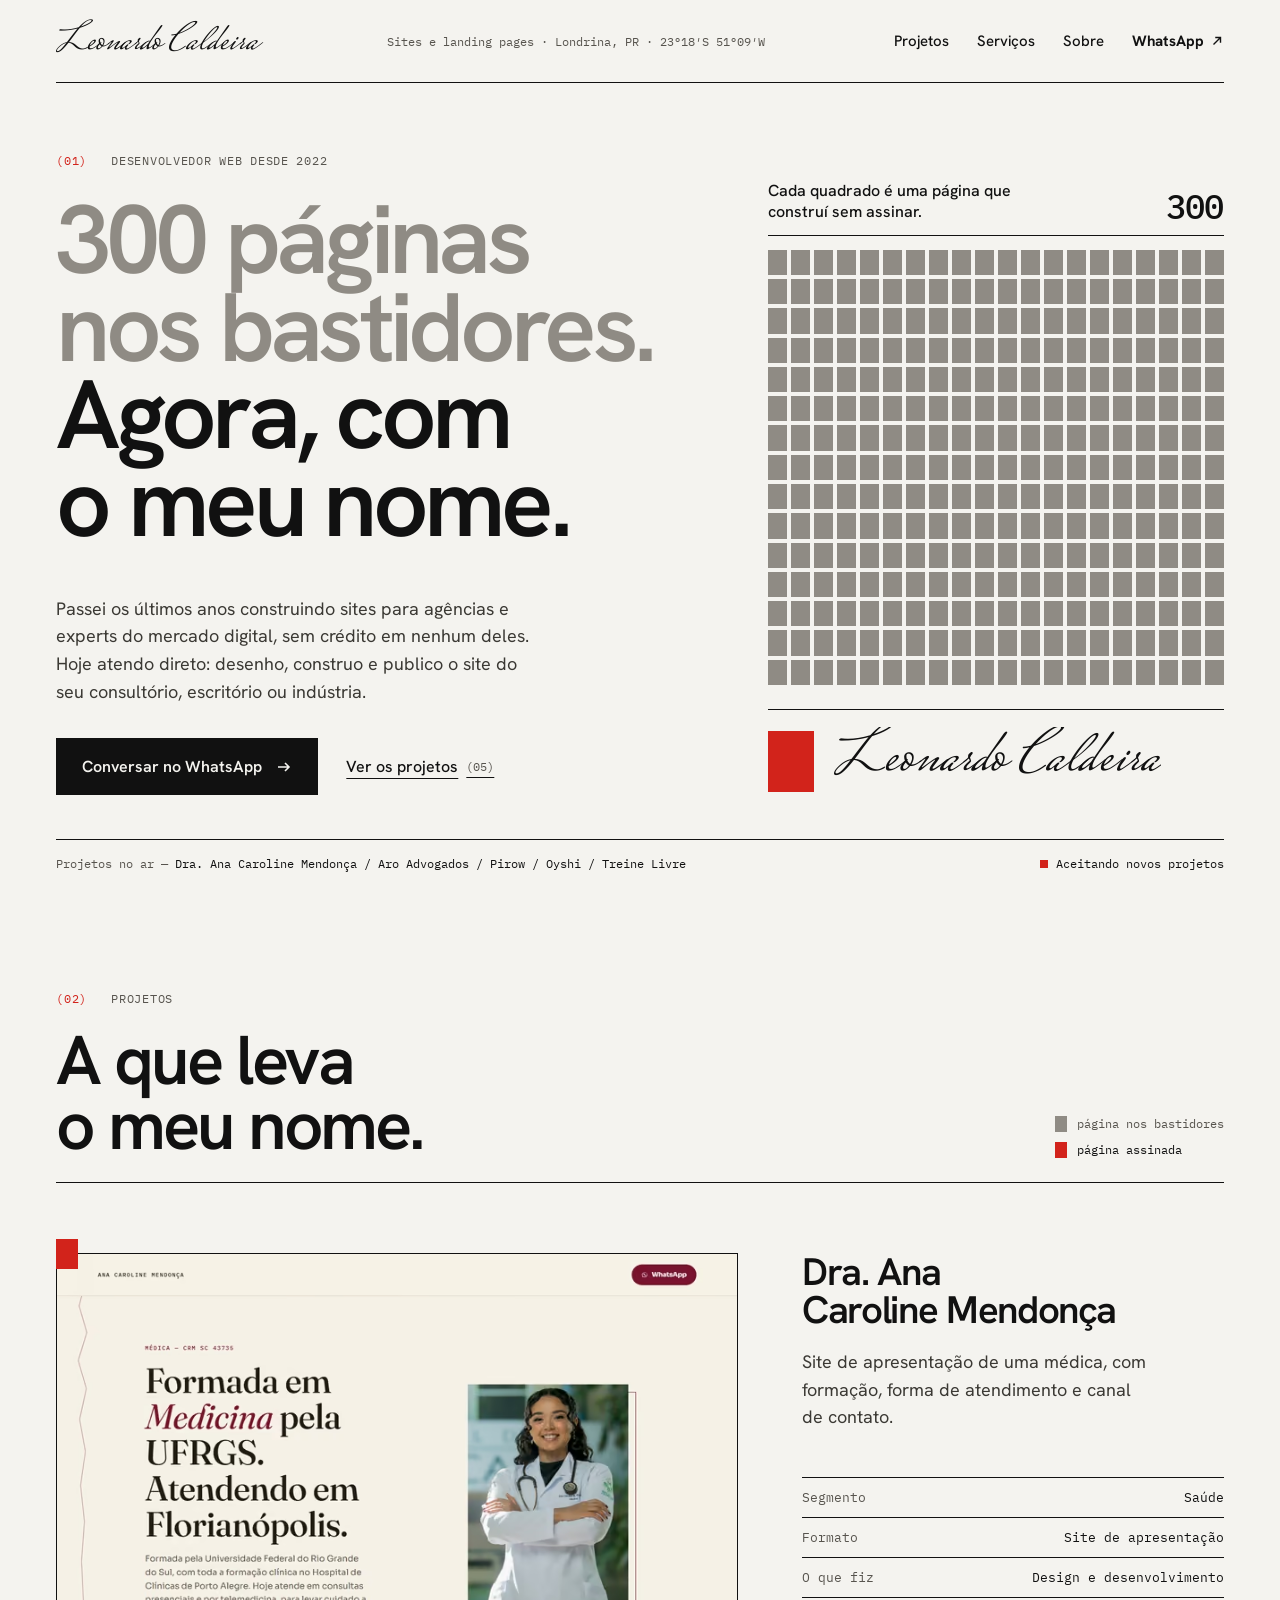
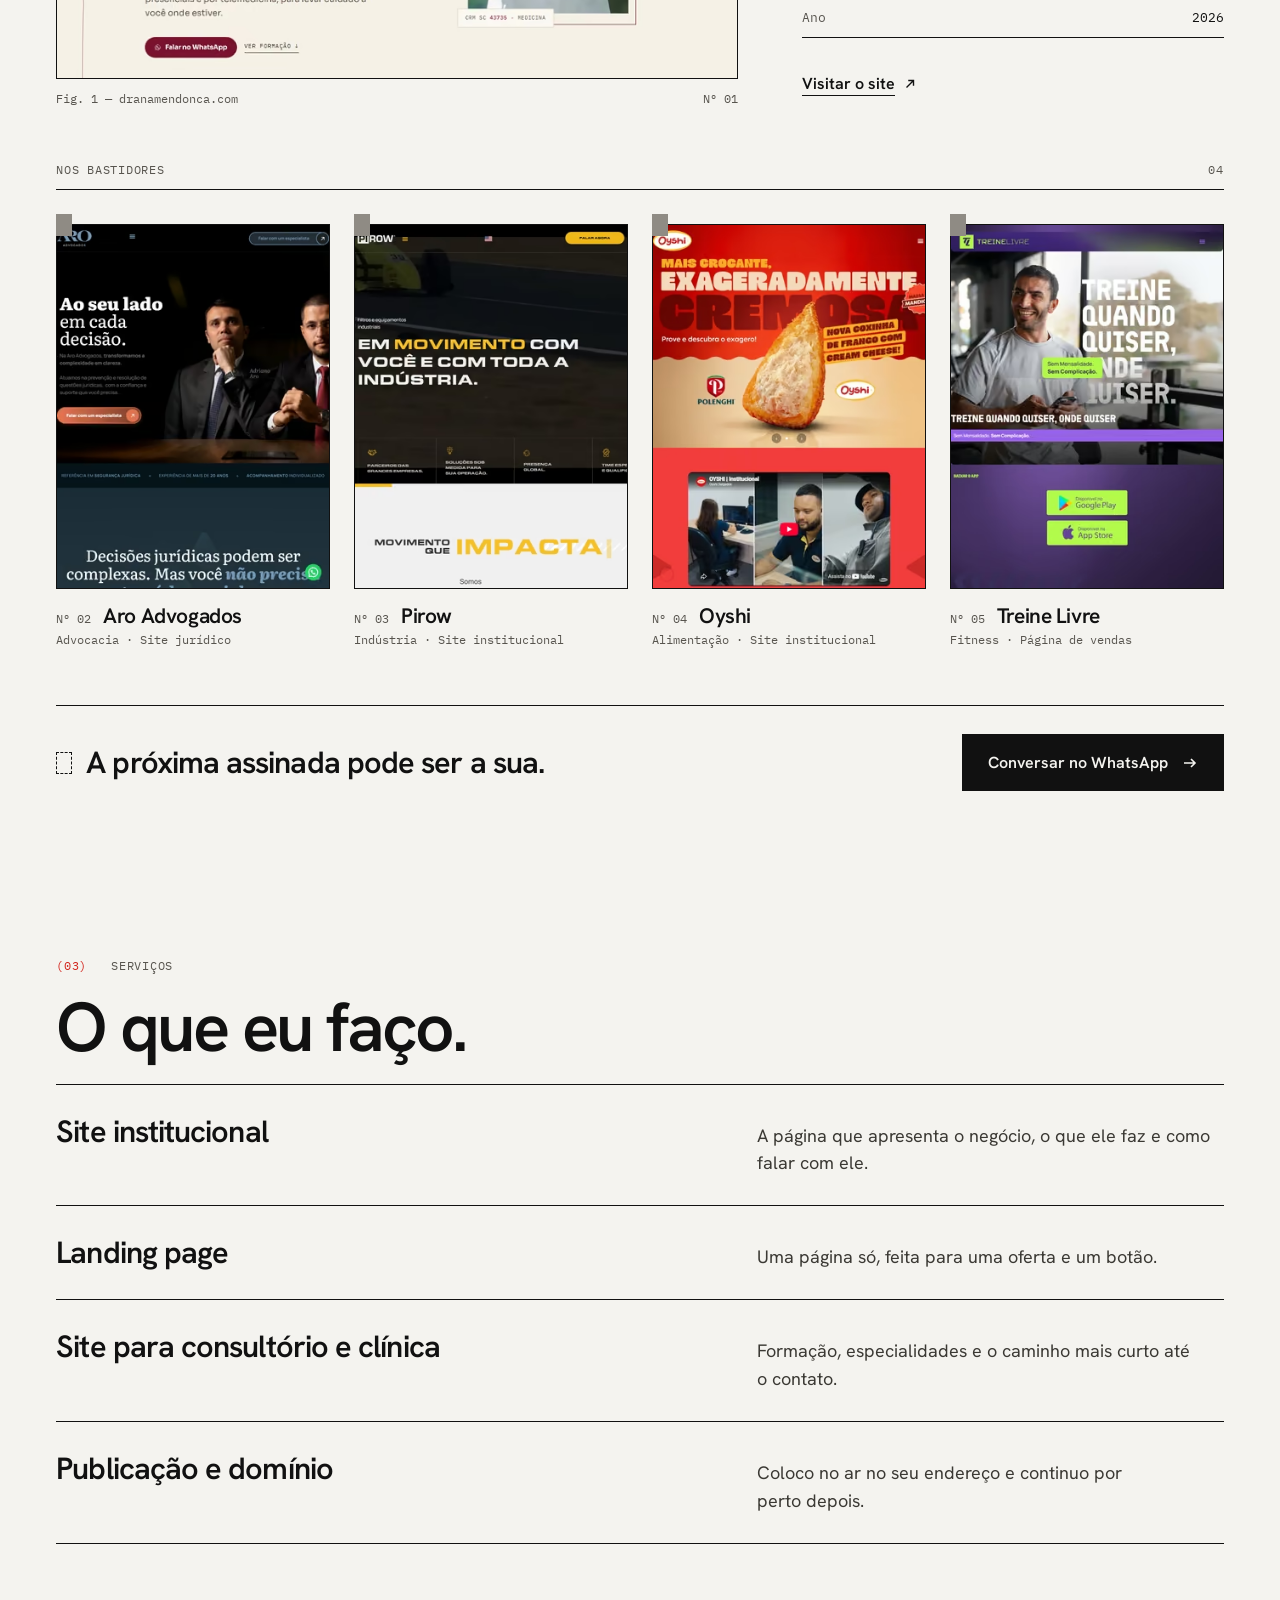
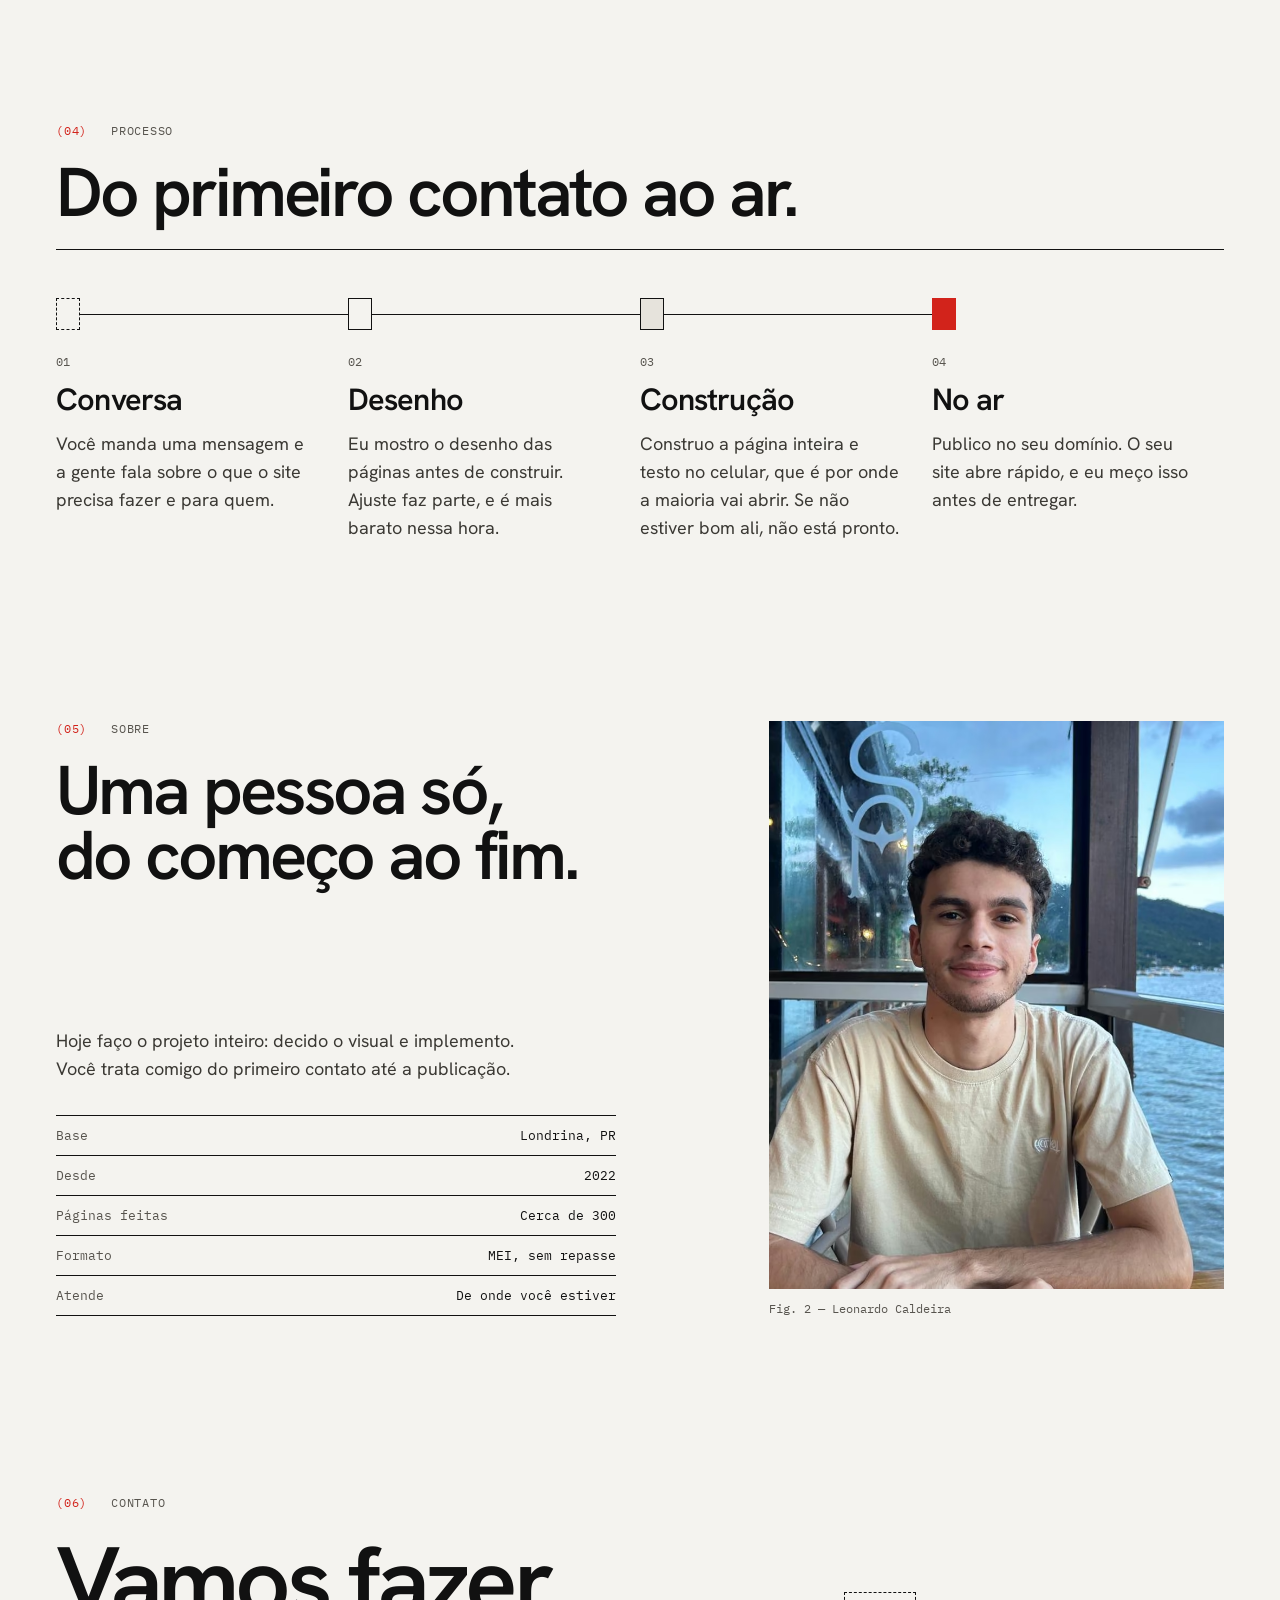
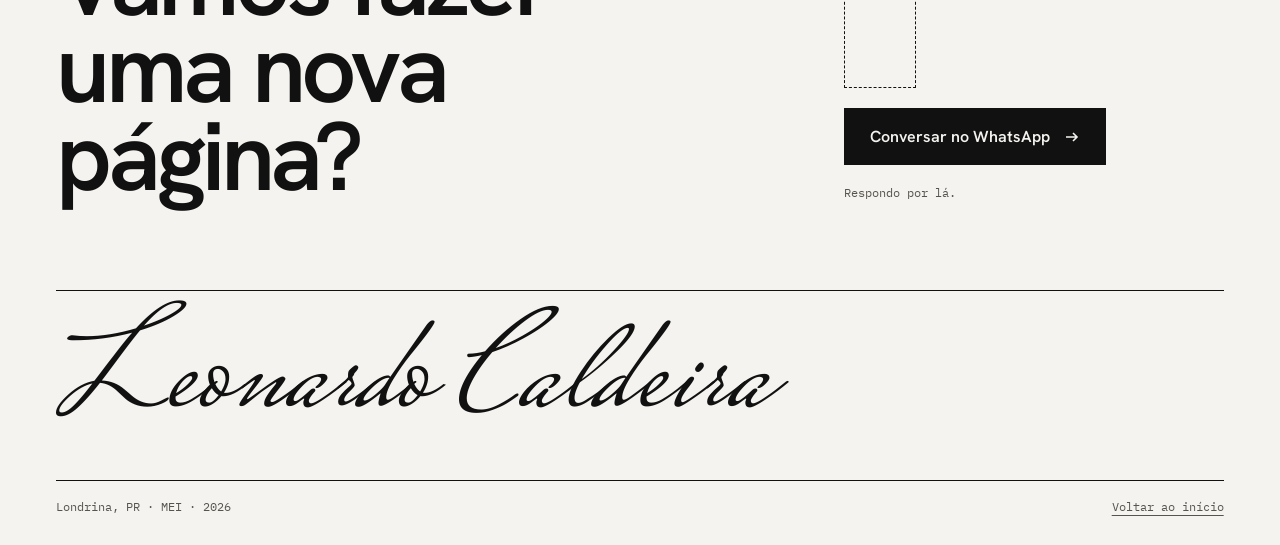
==== portfolio-2/index.html @ 8a632c56 "Publicar previa do portfolio novo em /portfolio-2/" ====
<!doctype html>
<html lang="pt-BR">
<head>
<meta charset="utf-8">
<meta name="viewport" content="width=device-width, initial-scale=1">
<title>Criação de sites em Londrina — Leonardo Caldeira</title>
<meta name="description" content="Faço sites para consultório, escritório, indústria e distribuidora. Do primeiro desenho até o dia em que o site entra no ar, com uma pessoa só do começo ao fim.">
<meta name="robots" content="noindex, nofollow">
<link rel="canonical" href="https://leonardocaldeira.com/inicio/portfolio-2/">

<meta property="og:type" content="website">
<meta property="og:locale" content="pt_BR">
<meta property="og:url" content="https://leonardocaldeira.com/inicio/portfolio-2/">
<meta property="og:site_name" content="Leonardo Caldeira">
<meta property="og:title" content="Criação de sites em Londrina — Leonardo Caldeira">
<meta property="og:description" content="Do primeiro desenho até o dia em que o site entra no ar, com uma pessoa só do começo ao fim.">
<meta property="og:image" content="https://leonardocaldeira.com/inicio/portfolio-2/assets/imagens/og-assinada.png">
<meta property="og:image:width" content="1200">
<meta property="og:image:height" content="630">
<meta name="twitter:card" content="summary_large_image">

<link rel="icon" href="favicon.ico" sizes="48x48">
<link rel="icon" href="assets/favicon.svg" type="image/svg+xml">
<link rel="apple-touch-icon" href="assets/apple-touch-icon.png">
<link rel="preload" href="assets/fontes/hanken-grotesk-variavel-latin.woff2" as="font" type="font/woff2" crossorigin>
<link rel="preload" href="assets/fontes/mrs-saint-delafield-latin.woff2" as="font" type="font/woff2" crossorigin>
<link rel="stylesheet" href="estilos.css">
<script>
  document.documentElement.classList.add('js', 'anima');
</script>
</head>
<body>

<a class="pular" href="#conteudo">Pular para o conteúdo</a>

<div class="container">
  <header class="topo">
    <a class="logo" href="./">Leonardo Caldeira</a>
    <span class="topo__meta">Sites e landing pages · Londrina, PR · 23°18′S 51°09′W</span>
    <button class="botao-menu" type="button" aria-expanded="false" aria-controls="navegacao">Menu</button>
    <nav class="navegacao" id="navegacao" aria-label="Seções do site">
      <ul class="menu">
        <li><a href="#projetos">Projetos</a></li>
        <li><a href="#servicos">Serviços</a></li>
        <li><a href="#sobre">Sobre</a></li>
        <li><a class="menu__whatsapp" href="https://wa.me/5543991846980?text=Ol%C3%A1%2C%20Leonardo%21%20Vi%20o%20seu%20site%20e%20queria%20falar%20sobre%20um%20projeto." target="_blank" rel="noopener">WhatsApp<svg width="14" height="14" viewBox="0 0 16 16" fill="none" stroke="currentColor" stroke-width="1.6" aria-hidden="true"><path d="M4 12L12 4M6 4h6v6"/></svg></a></li>
      </ul>
    </nav>
  </header>

  <main id="conteudo">
    <section class="hero" aria-labelledby="titulo-hero">
      <div class="hero__texto">
        <div class="hero__abertura">
          <p class="rotulo"><span class="rotulo__num">(01)</span><span>Desenvolvedor web desde 2022</span></p>
          <h1 class="titulo-hero" id="titulo-hero">
            <span class="titulo-hero__antes">300 páginas nos bastidores.</span>
            <span class="titulo-hero__agora">Agora, com o meu nome.</span>
          </h1>
        </div>
        <div class="hero__fecho">
          <p class="lead">Passei os últimos anos construindo sites para agências e experts do mercado digital, sem crédito em nenhum deles. Hoje atendo direto: desenho, construo e publico o site do seu consultório, escritório ou indústria.</p>
          <div class="acoes">
            <a class="botao" href="https://wa.me/5543991846980?text=Ol%C3%A1%2C%20Leonardo%21%20Vi%20o%20seu%20site%20e%20queria%20falar%20sobre%20um%20projeto." target="_blank" rel="noopener">Conversar no WhatsApp<svg width="16" height="16" viewBox="0 0 16 16" fill="none" stroke="currentColor" stroke-width="1.6" aria-hidden="true"><path d="M2 8h11M9 4l4 4-4 4"/></svg></a>
            <a class="link-sec" href="#projetos">Ver os projetos<span class="link-sec__qtd">(05)</span></a>
          </div>
        </div>
      </div>

      <figure class="paginas" id="paginas">
        <figcaption class="paginas__legenda">
          <span class="paginas__texto">Cada quadrado é uma página que construí sem assinar.<span class="sr-only"> São cerca de 300.</span></span>
          <span class="contador" id="contador" aria-hidden="true">300</span>
        </figcaption>
        <div class="grade" id="grade" aria-hidden="true"><span></span><span></span><span></span><span></span><span></span><span></span><span></span><span></span><span></span><span></span><span></span><span></span><span></span><span></span><span></span><span></span><span></span><span></span><span></span><span></span><span></span><span></span><span></span><span></span><span></span><span></span><span></span><span></span><span></span><span></span><span></span><span></span><span></span><span></span><span></span><span></span><span></span><span></span><span></span><span></span><span></span><span></span><span></span><span></span><span></span><span></span><span></span><span></span><span></span><span></span><span></span><span></span><span></span><span></span><span></span><span></span><span></span><span></span><span></span><span></span><span></span><span></span><span></span><span></span><span></span><span></span><span></span><span></span><span></span><span></span><span></span><span></span><span></span><span></span><span></span><span></span><span></span><span></span><span></span><span></span><span></span><span></span><span></span><span></span><span></span><span></span><span></span><span></span><span></span><span></span><span></span><span></span><span></span><span></span><span></span><span></span><span></span><span></span><span></span><span></span><span></span><span></span><span></span><span></span><span></span><span></span><span></span><span></span><span></span><span></span><span></span><span></span><span></span><span></span><span></span><span></span><span></span><span></span><span></span><span></span><span></span><span></span><span></span><span></span><span></span><span></span><span></span><span></span><span></span><span></span><span></span><span></span><span></span><span></span><span></span><span></span><span></span><span></span><span></span><span></span><span></span><span></span><span></span><span></span><span></span><span></span><span></span><span></span><span></span><span></span><span></span><span></span><span></span><span></span><span></span><span></span><span></span><span></span><span></span><span></span><span></span><span></span><span></span><span></span><span></span><span></span><span></span><span></span><span></span><span></span><span></span><span></span><span></span><span></span><span></span><span></span><span></span><span></span><span></span><span></span><span></span><span></span><span></span><span></span><span></span><span></span><span></span><span></span><span></span><span></span><span></span><span></span><span></span><span></span><span></span><span></span><span></span><span></span><span></span><span></span><span></span><span></span><span></span><span></span><span></span><span></span><span></span><span></span><span></span><span></span><span></span><span></span><span></span><span></span><span></span><span></span><span></span><span></span><span></span><span></span><span></span><span></span><span></span><span></span><span></span><span></span><span></span><span></span><span></span><span></span><span></span><span></span><span></span><span></span><span></span><span></span><span></span><span></span><span></span><span></span><span></span><span></span><span></span><span></span><span></span><span></span><span></span><span></span><span></span><span></span><span></span><span></span><span></span><span></span><span></span><span></span><span></span><span></span><span></span><span></span><span></span><span></span><span></span><span></span><span></span><span></span><span></span><span></span><span></span><span></span><span></span><span></span><span></span><span></span><span></span><span></span><span></span><span></span><span></span><span></span><span></span><span></span><span></span><span></span><span></span><span></span><span></span><span></span><span></span><span></span><span></span><span></span><span></span><span></span><span></span><span></span><span></span><span></span><span></span><span></span></div>
        <div class="assinada">
          <span class="assinada__bloco" aria-hidden="true"></span>
          <span class="assinada__nome">Leonardo Caldeira</span>
        </div>
      </figure>
    </section>

    <div class="hero-rodape">
      <span class="hero-rodape__projetos">Projetos no ar — <span class="hero-rodape__nomes">Dra. Ana Caroline Mendonça / Aro Advogados / Pirow / Oyshi / Treine Livre</span></span>
      <span class="hero-rodape__cidade">Londrina, PR</span>
      <span class="disponivel">Aceitando novos projetos</span>
    </div>

    <section class="projetos" id="projetos" aria-labelledby="titulo-projetos">
      <header class="secao-topo">
        <div class="secao-topo__abertura">
          <p class="rotulo"><span class="rotulo__num">(02)</span><span>Projetos</span></p>
          <h2 class="titulo-secao" id="titulo-projetos">A que leva<br>o meu nome.</h2>
        </div>
        <ul class="chave">
          <li class="chave__bastidor">página nos bastidores</li>
          <li class="chave__assinada">página assinada</li>
        </ul>
      </header>

      <article class="destaque">
        <figure class="destaque__figura">
          <div class="moldura">
            <div class="print print--largo">
              <picture>
                <source type="image/avif" srcset="assets/imagens/destaque-mendonca-760.avif 760w, assets/imagens/destaque-mendonca-1440.avif 1440w" sizes="(min-width: 1440px) 750px, (min-width: 1184px) 54vw, 92vw">
                <source type="image/webp" srcset="assets/imagens/destaque-mendonca-760.webp 760w, assets/imagens/destaque-mendonca-1440.webp 1440w" sizes="(min-width: 1440px) 750px, (min-width: 1184px) 54vw, 92vw">
                <img src="assets/imagens/destaque-mendonca-1440.webp" width="1440" height="900" loading="lazy" decoding="async"
                     alt="Página inicial do site da Dra. Ana Caroline Mendonça: o texto Formada em Medicina pela UFRGS, atendendo em Florianópolis, ao lado do retrato da médica.">
              </picture>
            </div>
          </div>
          <figcaption class="legenda-fig"><span>Fig. 1 — dranamendonca.com</span><span>Nº 01</span></figcaption>
        </figure>
        <div class="destaque__info">
          <div class="destaque__texto">
            <h3 class="destaque__nome">Dra. Ana Caroline Mendonça</h3>
            <p class="destaque__desc">Site de apresentação de uma médica, com formação, forma de atendimento e canal de contato.</p>
          </div>
          <div class="destaque__base">
            <dl class="ficha">
              <div><dt>Segmento</dt><dd>Saúde</dd></div>
              <div><dt>Formato</dt><dd>Site de apresentação</dd></div>
              <div><dt>O que fiz</dt><dd>Design e desenvolvimento</dd></div>
              <div><dt>Ano</dt><dd>2026</dd></div>
            </dl>
            <a class="link-externo" href="https://dranamendonca.com/" target="_blank" rel="noopener">Visitar o site<span class="sr-only"> da Dra. Ana Caroline Mendonça (abre em nova aba)</span><svg width="14" height="14" viewBox="0 0 16 16" fill="none" stroke="currentColor" stroke-width="1.6" aria-hidden="true"><path d="M4 12L12 4M6 4h6v6"/></svg></a>
          </div>
        </div>
      </article>

      <div class="outras">
        <div class="outras__topo"><span>Nos bastidores</span><span>04</span></div>
        <ul class="cards">
          <li>
            <a class="card" href="https://aroadvogados.com/" target="_blank" rel="noopener">
              <div class="moldura moldura--pagina moldura--bastidor">
                <div class="print print--pagina">
                  <picture>
                    <source type="image/avif" srcset="assets/imagens/aro-320.avif 320w, assets/imagens/aro-560.avif 560w, assets/imagens/aro-760.avif 760w" sizes="(min-width: 1440px) 310px, (min-width: 1001px) 22vw, (min-width: 761px) 45vw, 46vw">
                    <source type="image/webp" srcset="assets/imagens/aro-320.webp 320w, assets/imagens/aro-560.webp 560w, assets/imagens/aro-760.webp 760w" sizes="(min-width: 1440px) 310px, (min-width: 1001px) 22vw, (min-width: 761px) 45vw, 46vw">
                    <img src="assets/imagens/aro-560.webp" width="560" height="746" loading="lazy" decoding="async"
                         alt="Página inicial do site da Aro Advogados: o título Ao seu lado em cada decisão em fundo escuro, ao lado da foto de dois advogados.">
                  </picture>
                </div>
              </div>
              <div>
                <div class="card__linha"><span class="card__num">Nº 02</span><h3 class="card__nome">Aro Advogados</h3></div>
                <span class="card__tipo">Advocacia · Site jurídico</span>
              </div>
            </a>
          </li>
          <li>
            <a class="card" href="https://pirow.com.br/" target="_blank" rel="noopener">
              <div class="moldura moldura--pagina moldura--bastidor">
                <div class="print print--pagina">
                  <picture>
                    <source type="image/avif" srcset="assets/imagens/pirow-320.avif 320w, assets/imagens/pirow-560.avif 560w, assets/imagens/pirow-760.avif 760w" sizes="(min-width: 1440px) 310px, (min-width: 1001px) 22vw, (min-width: 761px) 45vw, 46vw">
                    <source type="image/webp" srcset="assets/imagens/pirow-320.webp 320w, assets/imagens/pirow-560.webp 560w, assets/imagens/pirow-760.webp 760w" sizes="(min-width: 1440px) 310px, (min-width: 1001px) 22vw, (min-width: 761px) 45vw, 46vw">
                    <img src="assets/imagens/pirow-560.webp" width="560" height="746" loading="lazy" decoding="async"
                         alt="Página inicial do site da Pirow: o título Em movimento com você e com toda a indústria sobre a foto de um equipamento industrial.">
                  </picture>
                </div>
              </div>
              <div>
                <div class="card__linha"><span class="card__num">Nº 03</span><h3 class="card__nome">Pirow</h3></div>
                <span class="card__tipo">Indústria · Site institucional</span>
              </div>
            </a>
          </li>
          <li>
            <a class="card" href="https://oyshi.com.br/" target="_blank" rel="noopener">
              <div class="moldura moldura--pagina moldura--bastidor">
                <div class="print print--pagina">
                  <picture>
                    <source type="image/avif" srcset="assets/imagens/oyshi-320.avif 320w, assets/imagens/oyshi-560.avif 560w, assets/imagens/oyshi-760.avif 760w" sizes="(min-width: 1440px) 310px, (min-width: 1001px) 22vw, (min-width: 761px) 45vw, 46vw">
                    <source type="image/webp" srcset="assets/imagens/oyshi-320.webp 320w, assets/imagens/oyshi-560.webp 560w, assets/imagens/oyshi-760.webp 760w" sizes="(min-width: 1440px) 310px, (min-width: 1001px) 22vw, (min-width: 761px) 45vw, 46vw">
                    <img src="assets/imagens/oyshi-560.webp" width="560" height="746" loading="lazy" decoding="async"
                         alt="Página inicial do site da Oyshi: o título Mais crocante, exageradamente cremosa em fundo vermelho, ao lado da foto de uma coxinha cortada ao meio.">
                  </picture>
                </div>
              </div>
              <div>
                <div class="card__linha"><span class="card__num">Nº 04</span><h3 class="card__nome">Oyshi</h3></div>
                <span class="card__tipo">Alimentação · Site institucional</span>
              </div>
            </a>
          </li>
          <li>
            <a class="card" href="https://orchid-sardine-318056.hostingersite.com/treine-livre/" target="_blank" rel="noopener">
              <div class="moldura moldura--pagina moldura--bastidor">
                <div class="print print--pagina">
                  <picture>
                    <source type="image/avif" srcset="assets/imagens/treinelivre-320.avif 320w, assets/imagens/treinelivre-560.avif 560w, assets/imagens/treinelivre-760.avif 760w" sizes="(min-width: 1440px) 310px, (min-width: 1001px) 22vw, (min-width: 761px) 45vw, 46vw">
                    <source type="image/webp" srcset="assets/imagens/treinelivre-320.webp 320w, assets/imagens/treinelivre-560.webp 560w, assets/imagens/treinelivre-760.webp 760w" sizes="(min-width: 1440px) 310px, (min-width: 1001px) 22vw, (min-width: 761px) 45vw, 46vw">
                    <img src="assets/imagens/treinelivre-560.webp" width="560" height="746" loading="lazy" decoding="async"
                         alt="Página inicial do Treine Livre: o título Treine quando quiser, onde quiser sobre a foto de um homem com o celular na academia.">
                  </picture>
                </div>
              </div>
              <div>
                <div class="card__linha"><span class="card__num">Nº 05</span><h3 class="card__nome">Treine Livre</h3></div>
                <span class="card__tipo">Fitness · Página de vendas</span>
              </div>
            </a>
          </li>
        </ul>
      </div>

      <div class="convite">
        <p class="convite__frase">A próxima assinada pode ser a sua.</p>
        <a class="botao" href="https://wa.me/5543991846980?text=Ol%C3%A1%2C%20Leonardo%21%20Vi%20o%20seu%20site%20e%20queria%20falar%20sobre%20um%20projeto." target="_blank" rel="noopener">Conversar no WhatsApp<svg width="16" height="16" viewBox="0 0 16 16" fill="none" stroke="currentColor" stroke-width="1.6" aria-hidden="true"><path d="M2 8h11M9 4l4 4-4 4"/></svg></a>
      </div>
    </section>

    <section class="secao servicos" id="servicos" aria-labelledby="titulo-servicos">
      <header class="secao-topo">
        <div class="secao-topo__abertura">
          <p class="rotulo"><span class="rotulo__num">(03)</span><span>Serviços</span></p>
          <h2 class="titulo-secao" id="titulo-servicos">O que eu faço.</h2>
        </div>
      </header>
      <ul class="lista-servicos">
        <li class="servico">
          <h3 class="servico__nome">Site institucional</h3>
          <p class="servico__desc">A página que apresenta o negócio, o que ele faz e como falar com ele.</p>
        </li>
        <li class="servico">
          <h3 class="servico__nome">Landing page</h3>
          <p class="servico__desc">Uma página só, feita para uma oferta e um botão.</p>
        </li>
        <li class="servico">
          <h3 class="servico__nome">Site para consultório e clínica</h3>
          <p class="servico__desc">Formação, especialidades e o caminho mais curto até o contato.</p>
        </li>
        <li class="servico">
          <h3 class="servico__nome">Publicação e domínio</h3>
          <p class="servico__desc">Coloco no ar no seu endereço e continuo por perto depois.</p>
        </li>
      </ul>
    </section>

    <section class="secao processo" id="processo" aria-labelledby="titulo-processo">
      <header class="secao-topo">
        <div class="secao-topo__abertura">
          <p class="rotulo"><span class="rotulo__num">(04)</span><span>Processo</span></p>
          <h2 class="titulo-secao" id="titulo-processo">Do primeiro contato ao ar.</h2>
        </div>
      </header>
      <ol class="etapas">
        <li class="etapa etapa--conversa">
          <span class="etapa__pagina" aria-hidden="true"></span>
          <span class="etapa__num">01</span>
          <h3 class="etapa__nome">Conversa</h3>
          <p class="etapa__texto">Você manda uma mensagem e a gente fala sobre o que o site precisa fazer e para quem.</p>
        </li>
        <li class="etapa etapa--desenho">
          <span class="etapa__pagina" aria-hidden="true"></span>
          <span class="etapa__num">02</span>
          <h3 class="etapa__nome">Desenho</h3>
          <p class="etapa__texto">Eu mostro o desenho das páginas antes de construir. Ajuste faz parte, e é mais barato nessa hora.</p>
        </li>
        <li class="etapa etapa--construcao">
          <span class="etapa__pagina" aria-hidden="true"></span>
          <span class="etapa__num">03</span>
          <h3 class="etapa__nome">Construção</h3>
          <p class="etapa__texto">Construo a página inteira e testo no celular, que é por onde a maioria vai abrir. Se não estiver bom ali, não está pronto.</p>
        </li>
        <li class="etapa etapa--no-ar">
          <span class="etapa__pagina" aria-hidden="true"></span>
          <span class="etapa__num">04</span>
          <h3 class="etapa__nome">No ar</h3>
          <p class="etapa__texto">Publico no seu domínio. O seu site abre rápido, e eu meço isso antes de entregar.</p>
        </li>
      </ol>
    </section>

    <section class="secao sobre" id="sobre" aria-labelledby="titulo-sobre">
      <div class="sobre__cabeca">
        <p class="rotulo"><span class="rotulo__num">(05)</span><span>Sobre</span></p>
        <h2 class="titulo-secao" id="titulo-sobre">Uma pessoa só, do começo ao fim.</h2>
      </div>
      <div class="sobre__texto">
        <p class="sobre__p">Hoje faço o projeto inteiro: decido o visual e implemento. Você trata comigo do primeiro contato até a publicação.</p>
        <dl class="ficha">
          <div><dt>Base</dt><dd>Londrina, PR</dd></div>
          <div><dt>Desde</dt><dd>2022</dd></div>
          <div><dt>Páginas feitas</dt><dd>Cerca de 300</dd></div>
          <div><dt>Formato</dt><dd>MEI, sem repasse</dd></div>
          <div><dt>Atende</dt><dd>De onde você estiver</dd></div>
        </dl>
      </div>
      <figure class="sobre__foto">
        <picture>
          <source type="image/avif" srcset="assets/imagens/leonardo-420.avif 420w, assets/imagens/leonardo-840.avif 840w" sizes="(min-width: 1440px) 460px, (min-width: 761px) 36vw, 92vw">
          <source type="image/webp" srcset="assets/imagens/leonardo-420.webp 420w, assets/imagens/leonardo-840.webp 840w" sizes="(min-width: 1440px) 460px, (min-width: 761px) 36vw, 92vw">
          <img src="assets/imagens/leonardo-840.webp" width="840" height="1050" loading="lazy" decoding="async"
               alt="Leonardo Caldeira sentado a uma mesa diante de uma janela, com o mar ao fundo no fim da tarde.">
        </picture>
        <figcaption class="legenda-fig"><span>Fig. 2 — Leonardo Caldeira</span></figcaption>
      </figure>
    </section>

    <section class="secao contato" id="contato" aria-labelledby="titulo-contato">
      <div class="contato__corpo">
        <div class="contato__abertura">
          <p class="rotulo"><span class="rotulo__num">(06)</span><span>Contato</span></p>
          <h2 class="titulo-contato" id="titulo-contato">Vamos fazer uma nova página?</h2>
        </div>
        <div class="contato__acao">
          <span class="contato__pagina" aria-hidden="true"></span>
          <a class="botao" href="https://wa.me/5543991846980?text=Ol%C3%A1%2C%20Leonardo%21%20Vi%20o%20seu%20site%20e%20queria%20falar%20sobre%20um%20projeto." target="_blank" rel="noopener">Conversar no WhatsApp<svg width="16" height="16" viewBox="0 0 16 16" fill="none" stroke="currentColor" stroke-width="1.6" aria-hidden="true"><path d="M2 8h11M9 4l4 4-4 4"/></svg></a>
          <span class="contato__nota">Respondo por lá.</span>
        </div>
      </div>
      <p class="fecho" aria-hidden="true">Leonardo Caldeira</p>
    </section>
  </main>

  <footer class="rodape">
    <span>Londrina, PR · MEI · 2026</span>
    <a href="#conteudo">Voltar ao início</a>
  </footer>
</div>

<script>
(function () {
  var raiz = document.documentElement;

  var botaoMenu = document.querySelector('.botao-menu');
  var navegacao = document.getElementById('navegacao');

  function fecharMenu() {
    navegacao.classList.remove('aberta');
    botaoMenu.setAttribute('aria-expanded', 'false');
  }
  botaoMenu.addEventListener('click', function () {
    var aberta = navegacao.classList.toggle('aberta');
    botaoMenu.setAttribute('aria-expanded', aberta ? 'true' : 'false');
  });
  navegacao.addEventListener('click', function (e) {
    if (e.target.closest('a')) fecharMenu();
  });
  document.addEventListener('keydown', function (e) {
    if (e.key === 'Escape' && navegacao.classList.contains('aberta')) {
      fecharMenu();
      botaoMenu.focus();
    }
  });

  if (!raiz.classList.contains('anima')) return;

  var TOTAL = 300;
  var DURACAO = 1950;

  var figura = document.getElementById('paginas');
  var contador = document.getElementById('contador');
  var quadros = document.getElementById('grade').children;
  for (var i = 0; i < quadros.length; i++) quadros[i].style.setProperty('--i', i);
  contador.textContent = '000';

  function contar() {
    var inicio = null;
    function passo(t) {
      if (inicio === null) inicio = t;
      var k = Math.min(1, (t - inicio) / DURACAO);
      contador.textContent = String(Math.round(TOTAL * k)).padStart(3, '0');
      if (k < 1) requestAnimationFrame(passo);
    }
    requestAnimationFrame(passo);
  }

  function tocar() {
    figura.classList.add('tocando');
    contar();
  }

  if (!('IntersectionObserver' in window)) { tocar(); return; }

  var observador = new IntersectionObserver(function (entradas) {
    entradas.forEach(function (e) {
      if (e.isIntersecting) {
        tocar();
        observador.disconnect();
      }
    });
  }, { threshold: 0.35 });
  observador.observe(figura);
})();
</script>
</body>
</html>
---- portfolio-2/estilos.css ----
@font-face {
  font-family: 'Hanken Grotesk'; font-style: normal; font-weight: 100 900; font-display: swap;
  src: url(assets/fontes/hanken-grotesk-variavel-latin.woff2) format('woff2');
}
@font-face {
  font-family: 'IBM Plex Mono'; font-style: normal; font-weight: 400; font-display: swap;
  src: url(assets/fontes/ibm-plex-mono-400-latin.woff2) format('woff2');
}
@font-face {
  font-family: 'IBM Plex Mono'; font-style: normal; font-weight: 500; font-display: swap;
  src: url(assets/fontes/ibm-plex-mono-500-latin.woff2) format('woff2');
}
@font-face {
  font-family: 'Mrs Saint Delafield'; font-style: normal; font-weight: 400; font-display: swap;
  src: url(assets/fontes/mrs-saint-delafield-latin.woff2) format('woff2');
}

:root {
  --papel: #F4F3EF;
  --tinta: #111111;
  --texto-sec: #57544E;
  --texto-corpo: #3B3934;
  --bastidor: #8F8B84;
  --vazio: #DCD8D0;
  --placeholder: #E6E3DC;
  --assinada: #D2231B;

  --f-sans: 'Hanken Grotesk', 'Helvetica Neue', Helvetica, Arial, sans-serif;
  --f-mono: 'IBM Plex Mono', ui-monospace, 'SFMono-Regular', Menlo, monospace;
  --f-assinatura: 'Mrs Saint Delafield', 'Brush Script MT', cursive;

  --margem: clamp(20px, 4.4vw, 64px);
  --max: 1440px;
}

*, *::before, *::after { box-sizing: border-box; }
html { -webkit-text-size-adjust: 100%; }
body {
  margin: 0;
  background: var(--papel);
  color: var(--tinta);
  font-family: var(--f-sans);
  -webkit-font-smoothing: antialiased;
}
a { color: inherit; }
a:hover { color: var(--assinada); }
:focus-visible { outline: 2px solid var(--assinada); outline-offset: 3px; }
img { display: block; max-width: 100%; height: auto; }
h1, h2, h3 { text-wrap: balance; }
p { text-wrap: pretty; }
.sr-only {
  position: absolute; width: 1px; height: 1px; padding: 0; margin: -1px;
  overflow: hidden; clip: rect(0 0 0 0); white-space: nowrap; border: 0;
}

.pular {
  position: absolute; top: 8px; left: var(--margem); z-index: 10;
  padding: 12px 16px; background: var(--tinta); color: var(--papel);
  font-weight: 500; font-size: 15px; text-decoration: none;
  transform: translateY(-200%);
}
.pular:focus { transform: none; }
.pular:hover { color: var(--papel); }

.container { max-width: var(--max); margin: 0 auto; padding-inline: var(--margem); }

/* ---------- Topo ---------- */
.topo {
  display: flex; flex-wrap: wrap; align-items: center; justify-content: space-between;
  gap: 12px 32px; padding-block: 18px; border-bottom: 1px solid var(--tinta);
}
.logo {
  font-family: var(--f-assinatura); font-size: 40px; line-height: 1;
  text-decoration: none; padding-top: 6px;
}
.topo__meta { font: 12px var(--f-mono); color: var(--texto-sec); }
.menu {
  display: flex; flex-wrap: wrap; align-items: center; gap: 28px;
  list-style: none; margin: 0; padding: 0; font-size: 15px; font-weight: 500;
}
.menu a { display: inline-flex; align-items: center; min-height: 44px; text-decoration: none; }
.menu__whatsapp { font-weight: 700; gap: 6px; }
.botao-menu {
  display: none; min-height: 44px; padding: 0 16px; background: transparent;
  border: 1px solid var(--tinta); color: var(--tinta); font: 13px var(--f-mono); cursor: pointer;
}

/* ---------- Hero ---------- */
.hero {
  display: flex; flex-wrap: wrap; align-items: stretch;
  gap: 56px clamp(40px, 6vw, 104px);
  padding-block: clamp(40px, 5.5vw, 72px) 44px;
}
.hero__texto {
  flex: 1 1 600px; min-width: 0;
  display: flex; flex-direction: column; justify-content: space-between; gap: 48px;
}
.hero__abertura { display: flex; flex-direction: column; gap: 28px; }
.rotulo {
  display: flex; flex-wrap: wrap; gap: 8px 24px; margin: 0;
  font: 12px var(--f-mono); letter-spacing: 0.06em; text-transform: uppercase; color: var(--texto-sec);
}
.rotulo__num { color: var(--assinada); }
.titulo-hero {
  margin: 0; font-weight: 600; font-size: clamp(44px, 7.6vw, 120px);
  line-height: 0.9; letter-spacing: -0.048em;
}
.titulo-hero__antes { display: block; color: var(--bastidor); }
.titulo-hero__agora { display: block; }
.hero__fecho { display: flex; flex-direction: column; gap: 32px; }
.lead {
  margin: 0; max-width: 490px; font-size: 18px; line-height: 1.55; color: var(--texto-corpo);
}
.acoes { display: flex; flex-wrap: wrap; align-items: center; gap: 16px 28px; }
.botao {
  display: inline-flex; align-items: center; gap: 14px;
  background: var(--tinta); color: var(--papel); text-decoration: none;
  font-weight: 600; font-size: 16px; padding: 18px 26px;
  transition: background-color 0.2s ease;
}
.botao:hover { background: var(--assinada); color: var(--papel); }
.link-sec {
  display: inline-flex; align-items: center; gap: 8px; min-height: 44px;
  font-size: 16px; font-weight: 500; text-underline-offset: 6px;
}
.link-sec__qtd { font: 12px var(--f-mono); color: var(--texto-sec); }

/* Grade das 300 páginas */
.paginas {
  flex: 1 1 420px; max-width: 500px; min-width: 0; margin: 0;
  display: flex; flex-direction: column; justify-content: flex-end; gap: 14px;
}
.paginas__legenda {
  display: flex; justify-content: space-between; align-items: flex-end; gap: 20px;
  padding-bottom: 12px; border-bottom: 1px solid var(--tinta);
}
.paginas__texto { max-width: 300px; font-size: 16px; line-height: 1.35; font-weight: 500; }
.contador {
  font: 500 34px/1 var(--f-mono); letter-spacing: -0.02em; font-variant-numeric: tabular-nums;
}
.grade { display: grid; grid-template-columns: repeat(20, minmax(0, 1fr)); gap: 4px; }
.grade span { aspect-ratio: 3 / 4; border: 1px solid var(--bastidor); background: var(--bastidor); }
.assinada {
  display: flex; align-items: center; gap: 20px;
  margin-top: 10px; padding-top: 18px; border-top: 1px solid var(--tinta);
}
.assinada__bloco { flex-shrink: 0; width: 46px; aspect-ratio: 3 / 4; background: var(--assinada); }
.assinada__nome { font-family: var(--f-assinatura); font-size: clamp(48px, 5vw, 68px); line-height: 1.05; }

/* Estado inicial da sequência, só quando o movimento é permitido */
.anima .grade span { background: transparent; border-color: var(--vazio); }
.anima .assinada__bloco { opacity: 0; transform: scale(0.6); }
.anima .assinada__nome { clip-path: inset(0 100% 0 0); }

.anima .tocando .grade span {
  animation: preencher 0.18s ease-out both;
  animation-delay: calc(var(--i) * 6.5ms);
}
.anima .tocando .assinada__bloco { animation: aparecer 0.45s cubic-bezier(0.2, 0.9, 0.3, 1.3) 2.4s both; }
.anima .tocando .assinada__nome { animation: assinar 1.5s cubic-bezier(0.65, 0, 0.35, 1) 2.6s both; }

@keyframes preencher {
  from { background: transparent; border-color: var(--vazio); }
  to { background: var(--bastidor); border-color: var(--bastidor); }
}
@keyframes aparecer {
  from { opacity: 0; transform: scale(0.6); }
  to { opacity: 1; transform: none; }
}
@keyframes assinar {
  from { clip-path: inset(0 100% 0 0); }
  to { clip-path: inset(0 0 0 0); }
}

.hero-rodape {
  display: flex; flex-wrap: wrap; justify-content: space-between; gap: 12px 40px;
  padding-block: 14px 28px; border-top: 1px solid var(--tinta);
  font: 12px/1.6 var(--f-mono); color: var(--texto-sec);
}
.hero-rodape__nomes { color: var(--tinta); }
.hero-rodape__cidade { display: none; }
.disponivel { display: inline-flex; align-items: center; gap: 8px; color: var(--tinta); }
.disponivel::before { content: ""; width: 8px; height: 8px; background: var(--assinada); }

/* ---------- Projetos ---------- */
.projetos {
  display: flex; flex-direction: column; gap: 56px;
  padding-block: clamp(56px, 7vw, 104px) clamp(56px, 6vw, 88px);
}
.secao-topo {
  display: flex; flex-wrap: wrap; align-items: flex-end; justify-content: space-between;
  gap: 28px 48px; padding-bottom: 24px; border-bottom: 1px solid var(--tinta);
}
.secao-topo__abertura { display: flex; flex-direction: column; gap: 22px; }
.titulo-secao {
  margin: 0; font-weight: 600; font-size: clamp(40px, 5.4vw, 80px);
  line-height: 0.94; letter-spacing: -0.045em;
}
.chave {
  display: flex; flex-direction: column; gap: 10px; margin: 0; padding: 0; list-style: none;
  font: 12px var(--f-mono); color: var(--texto-sec);
}
.chave li { display: inline-flex; align-items: center; gap: 10px; }
.chave li::before { content: ""; width: 12px; height: 16px; flex-shrink: 0; }
.chave__bastidor::before { background: var(--bastidor); }
.chave__assinada { color: var(--tinta); }
.chave__assinada::before { background: var(--assinada); }

.destaque { display: flex; flex-wrap: wrap; align-items: stretch; gap: 40px clamp(40px, 5vw, 80px); }
.destaque__figura { flex: 1 1 640px; min-width: 0; margin: 0; display: flex; flex-direction: column; gap: 12px; }
.moldura { position: relative; padding-top: 14px; }
.moldura::before { content: ""; position: absolute; top: 0; left: 0; width: 22px; height: 30px; background: var(--assinada); }
.moldura--pagina { padding-top: 10px; }
.moldura--pagina::before { width: 16px; height: 22px; }
.moldura--bastidor::before { background: var(--bastidor); }
.print {
  border: 1px solid var(--tinta); background: var(--placeholder); overflow: hidden;
  display: flex; align-items: center; justify-content: center; padding: 24px; text-align: center;
  font: 12px var(--f-mono); color: var(--texto-sec);
}
.print:has(img) { padding: 0; }
.print picture { display: block; width: 100%; height: 100%; }
.print img { width: 100%; height: 100%; object-fit: cover; object-position: top; }
.print--largo { aspect-ratio: 16 / 10; }
.print--pagina { aspect-ratio: 3 / 4; }
.legenda-fig { display: flex; justify-content: space-between; gap: 16px; font: 12px var(--f-mono); color: var(--texto-sec); }

.destaque__info {
  flex: 1 1 380px; min-width: 0; padding-top: 14px;
  display: flex; flex-direction: column; justify-content: space-between; gap: 32px;
}
.destaque__texto { display: flex; flex-direction: column; gap: 18px; }
.destaque__nome { margin: 0; font-weight: 600; font-size: clamp(30px, 3vw, 44px); line-height: 1; letter-spacing: -0.035em; }
.destaque__desc { margin: 0; max-width: 440px; font-size: 18px; line-height: 1.55; color: var(--texto-corpo); }
.destaque__base { display: flex; flex-direction: column; gap: 24px; }
.ficha { margin: 0; font: 13px var(--f-mono); }
.ficha div { display: flex; justify-content: space-between; gap: 16px; padding: 11px 0; border-top: 1px solid var(--tinta); }
.ficha div:last-child { border-bottom: 1px solid var(--tinta); }
.ficha dt { color: var(--texto-sec); }
.ficha dd { margin: 0; text-align: right; }
.link-externo {
  align-self: flex-start; display: inline-flex; align-items: center; gap: 8px; min-height: 44px;
  font-weight: 600; font-size: 16px; text-underline-offset: 6px;
}

.outras { display: flex; flex-direction: column; gap: 24px; }
.outras__topo {
  display: flex; justify-content: space-between; gap: 16px; padding-bottom: 12px; border-bottom: 1px solid var(--tinta);
  font: 12px var(--f-mono); letter-spacing: 0.06em; text-transform: uppercase; color: var(--texto-sec);
}
.cards { display: grid; grid-template-columns: repeat(4, minmax(0, 1fr)); gap: 40px 24px; margin: 0; padding: 0; list-style: none; }
.card { display: flex; flex-direction: column; gap: 14px; text-decoration: none; }
.card__linha { display: flex; align-items: baseline; gap: 12px; }
.card__num { flex-shrink: 0; font: 12px var(--f-mono); color: var(--texto-sec); }
.card__nome { margin: 0; font-weight: 600; font-size: 21px; line-height: 1.2; letter-spacing: -0.02em; }
.card__tipo { font: 12px var(--f-mono); color: var(--texto-sec); }
.card:hover .card__nome { color: var(--assinada); }

.convite {
  display: flex; flex-wrap: wrap; align-items: center; justify-content: space-between;
  gap: 20px 40px; padding-top: 28px; border-top: 1px solid var(--tinta);
}
.convite__frase {
  display: inline-flex; align-items: center; gap: 14px; margin: 0;
  font-weight: 600; font-size: clamp(24px, 2.4vw, 34px); line-height: 1.2; letter-spacing: -0.03em;
}
.convite__frase::before { content: ""; width: 16px; height: 22px; flex-shrink: 0; border: 1.5px dashed var(--tinta); }

/* ---------- Seções seguintes ---------- */
.secao {
  display: flex; flex-direction: column; gap: 48px;
  padding-block: clamp(56px, 7vw, 104px);
}

/* Serviços: tabela de linhas, sem numeração */
.servicos { gap: 0; }
.lista-servicos { margin: 0; padding: 0; list-style: none; }
.servico {
  display: grid; grid-template-columns: minmax(0, 7fr) minmax(0, 5fr); align-items: baseline;
  gap: 12px 48px; padding-block: 28px; border-bottom: 1px solid var(--tinta);
}
.servico__nome { margin: 0; font-weight: 600; font-size: clamp(24px, 2.4vw, 34px); line-height: 1.2; letter-spacing: -0.03em; }
.servico__desc { margin: 0; max-width: 490px; font-size: 18px; line-height: 1.55; color: var(--texto-corpo); }

/* Processo: a mesma página, do tracejado ao assinado */
.etapas { display: grid; grid-template-columns: repeat(4, minmax(0, 1fr)); margin: 0; padding: 0; list-style: none; }
.etapa { position: relative; display: flex; flex-direction: column; gap: 12px; padding: 56px 32px 0 0; }
.etapa::before { content: ""; position: absolute; top: 16px; left: 0; right: 0; border-top: 1px solid var(--tinta); }
.etapa:last-child::before { display: none; }
.etapa__pagina {
  position: absolute; top: 0; left: 0; width: 24px; height: 32px;
  background: var(--papel); border: 1px solid var(--tinta);
}
.etapa--conversa .etapa__pagina { border: 1.5px dashed var(--tinta); }
.etapa--construcao .etapa__pagina { background: var(--placeholder); }
.etapa--no-ar .etapa__pagina { background: var(--assinada); border-color: var(--assinada); }
.etapa__num { font: 12px var(--f-mono); color: var(--texto-sec); }
.etapa__nome { margin: 0; font-weight: 600; font-size: clamp(24px, 2.4vw, 34px); line-height: 1.2; letter-spacing: -0.03em; }
.etapa__texto { margin: 0; max-width: 300px; font-size: 18px; line-height: 1.55; color: var(--texto-corpo); }

/* Sobre */
.sobre {
  display: grid; grid-template-columns: minmax(0, 7fr) minmax(0, 5fr);
  grid-template-areas: "cabeca foto" "texto foto"; grid-template-rows: auto 1fr;
  gap: 32px clamp(40px, 6vw, 104px);
}
.sobre__cabeca { grid-area: cabeca; display: flex; flex-direction: column; gap: 22px; }
.sobre__texto { grid-area: texto; align-self: end; display: flex; flex-direction: column; gap: 32px; }
.sobre__p { margin: 0; max-width: 490px; font-size: 18px; line-height: 1.55; color: var(--texto-corpo); }
.sobre__texto .ficha { max-width: 560px; }
.sobre__foto { grid-area: foto; justify-self: end; width: 100%; max-width: 460px; margin: 0; display: flex; flex-direction: column; gap: 12px; }
.sobre__foto img { width: 100%; aspect-ratio: 4 / 5; object-fit: cover; }

/* Contato e fecho */
.contato { gap: clamp(56px, 7vw, 104px); padding-bottom: clamp(16px, 2vw, 24px); }
.contato__corpo {
  display: flex; flex-wrap: wrap; align-items: flex-end; justify-content: space-between;
  gap: 40px clamp(40px, 6vw, 104px);
}
.contato__abertura { flex: 1 1 600px; min-width: 0; display: flex; flex-direction: column; gap: 28px; }
.titulo-contato {
  margin: 0; max-width: 11ch; font-weight: 600; font-size: clamp(44px, 7.6vw, 120px);
  line-height: 0.9; letter-spacing: -0.048em;
}
.contato__acao { flex: 0 1 380px; display: flex; flex-direction: column; align-items: flex-start; gap: 20px; }
.contato__pagina {
  width: 72px; aspect-ratio: 3 / 4; border: 1.5px dashed var(--tinta);
  transition: background-color 0.2s ease, border-color 0.2s ease;
}
.contato__acao:has(.botao:hover, .botao:focus-visible) .contato__pagina {
  background: var(--assinada); border-color: var(--assinada); border-style: solid;
}
.contato__nota { font: 12px var(--f-mono); color: var(--texto-sec); }
.fecho {
  margin: 0; padding-top: 24px; border-top: 1px solid var(--tinta);
  font-family: var(--f-assinatura); font-size: clamp(52px, 11vw, 168px); line-height: 1;
}

.rodape {
  display: flex; flex-wrap: wrap; align-items: center; justify-content: space-between; gap: 0 40px;
  padding-block: 4px 16px; border-top: 1px solid var(--tinta);
  font: 12px/1.6 var(--f-mono); color: var(--texto-sec);
}
.rodape a { display: inline-flex; align-items: center; min-height: 44px; text-underline-offset: 4px; }

/* ---------- Telas médias ---------- */
@media (max-width: 1000px) {
  .cards { grid-template-columns: repeat(2, minmax(0, 1fr)); }
  .etapas { grid-template-columns: minmax(0, 1fr); }
  .etapa { padding: 0 0 40px 56px; }
  .etapa::before { top: 0; bottom: 0; left: 12px; right: auto; border-top: 0; border-left: 1px solid var(--tinta); }
  .etapa:last-child { padding-bottom: 0; }
  .etapa__texto { max-width: 490px; }
}

/* ---------- Celular ---------- */
@media (max-width: 760px) {
  .topo__meta { display: none; }
  .logo { font-size: 36px; }
  .js .botao-menu { display: inline-flex; align-items: center; }
  .navegacao { width: 100%; }
  .js .navegacao { display: none; }
  .js .navegacao.aberta { display: block; }
  .menu { flex-direction: column; align-items: stretch; gap: 0; }
  .menu a { display: flex; min-height: 48px; border-top: 1px solid var(--tinta); }
  .hero { gap: 36px; }
  .rotulo { font-size: 11px; }
  .lead { font-size: 17px; }
  .botao { width: 100%; justify-content: space-between; padding: 19px 20px; }
  .paginas { max-width: none; }
  .paginas__texto { max-width: 220px; font-size: 15px; }
  .contador { font-size: 30px; }
  .grade { grid-template-columns: repeat(30, minmax(0, 1fr)); gap: 2px; }
  .assinada { gap: 16px; }
  .assinada__bloco { width: 38px; }
  .assinada__nome { font-size: 48px; }
  .hero-rodape__projetos { display: none; }
  .hero-rodape__cidade { display: inline; }
  .destaque__desc { font-size: 17px; }
  .cards { grid-template-columns: repeat(2, minmax(0, 1fr)); gap: 32px 12px; }
  .card { gap: 10px; }
  .card__linha { flex-direction: column; gap: 2px; }
  .card__nome { font-size: 18px; }
  .moldura--pagina { padding-top: 8px; }
  .moldura--pagina::before { width: 12px; height: 16px; }
  .servico { grid-template-columns: minmax(0, 1fr); padding-block: 24px; }
  .servico__desc, .etapa__texto, .sobre__p { font-size: 17px; }
  .sobre { grid-template-columns: minmax(0, 1fr); grid-template-areas: "cabeca" "foto" "texto"; grid-template-rows: auto; }
  .sobre__foto { justify-self: stretch; max-width: none; }
  .contato__acao { flex-basis: 100%; }
  .contato__pagina { width: 48px; }
}
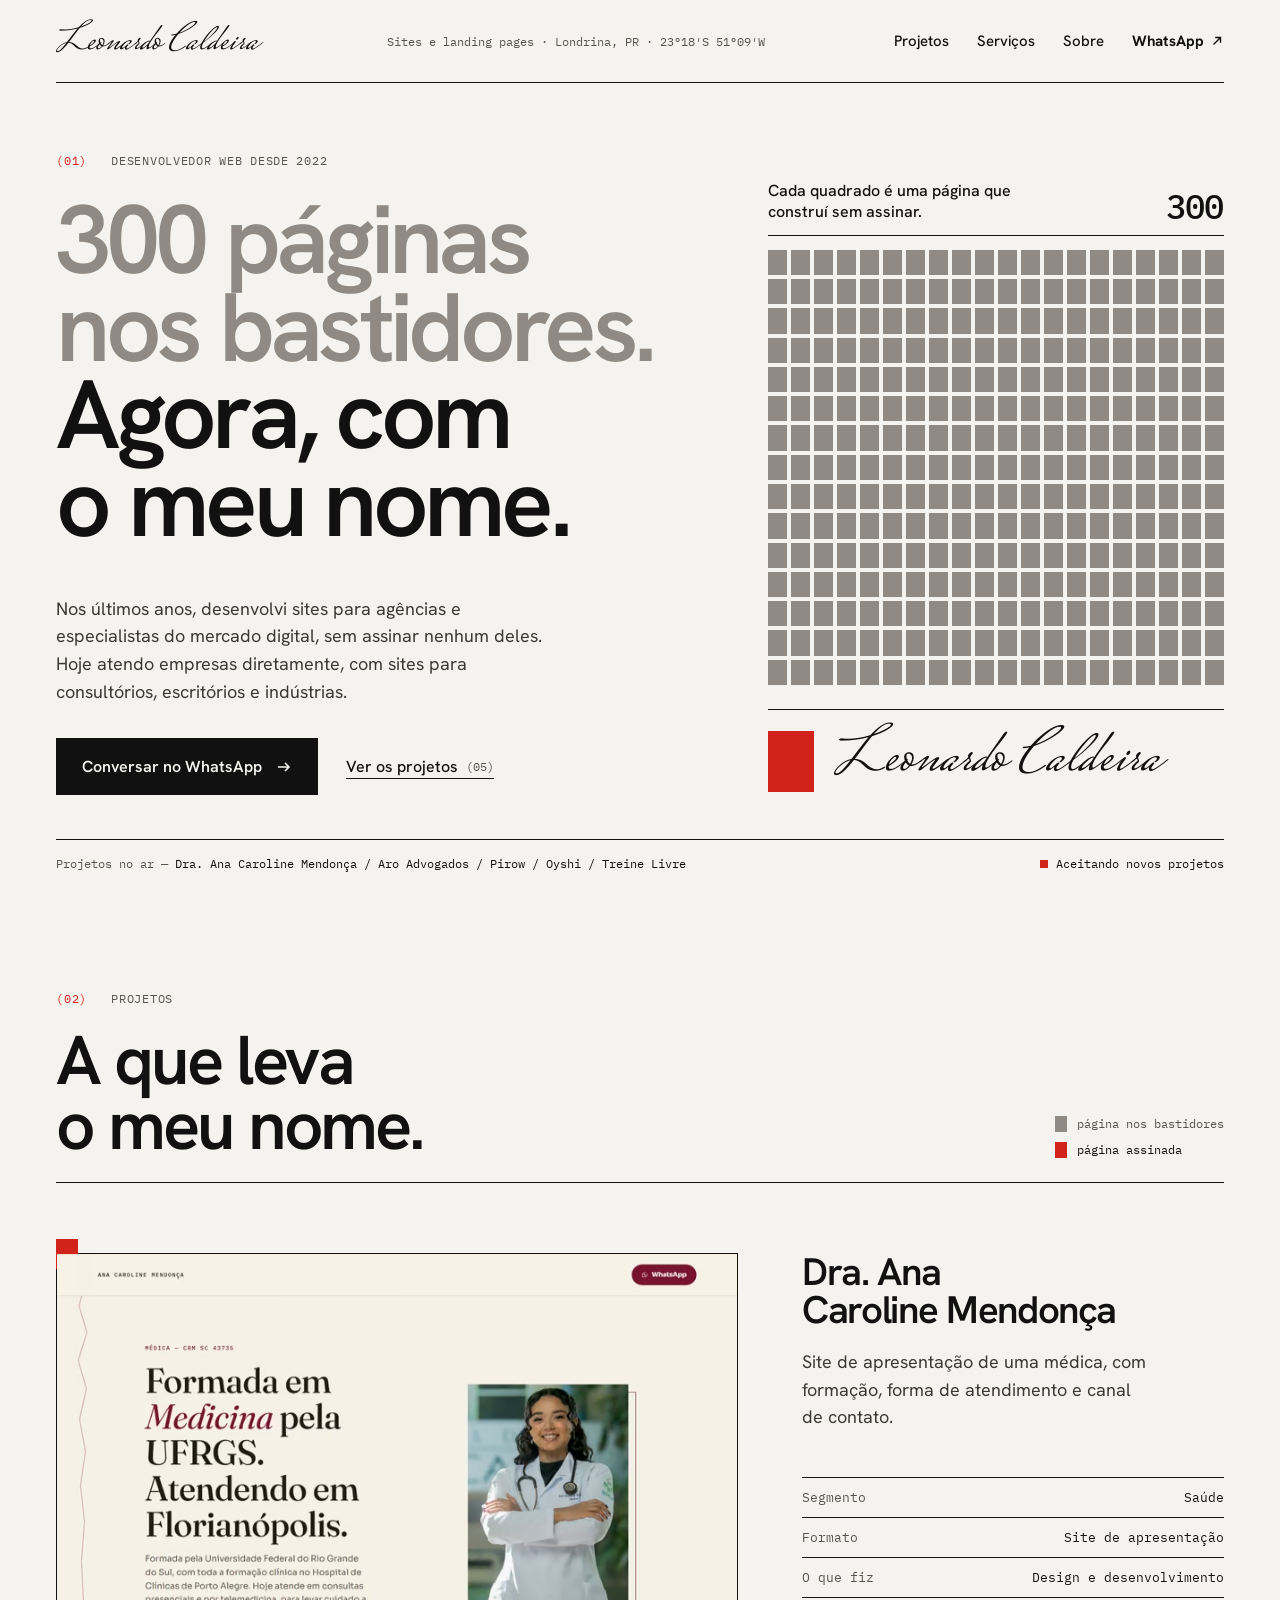
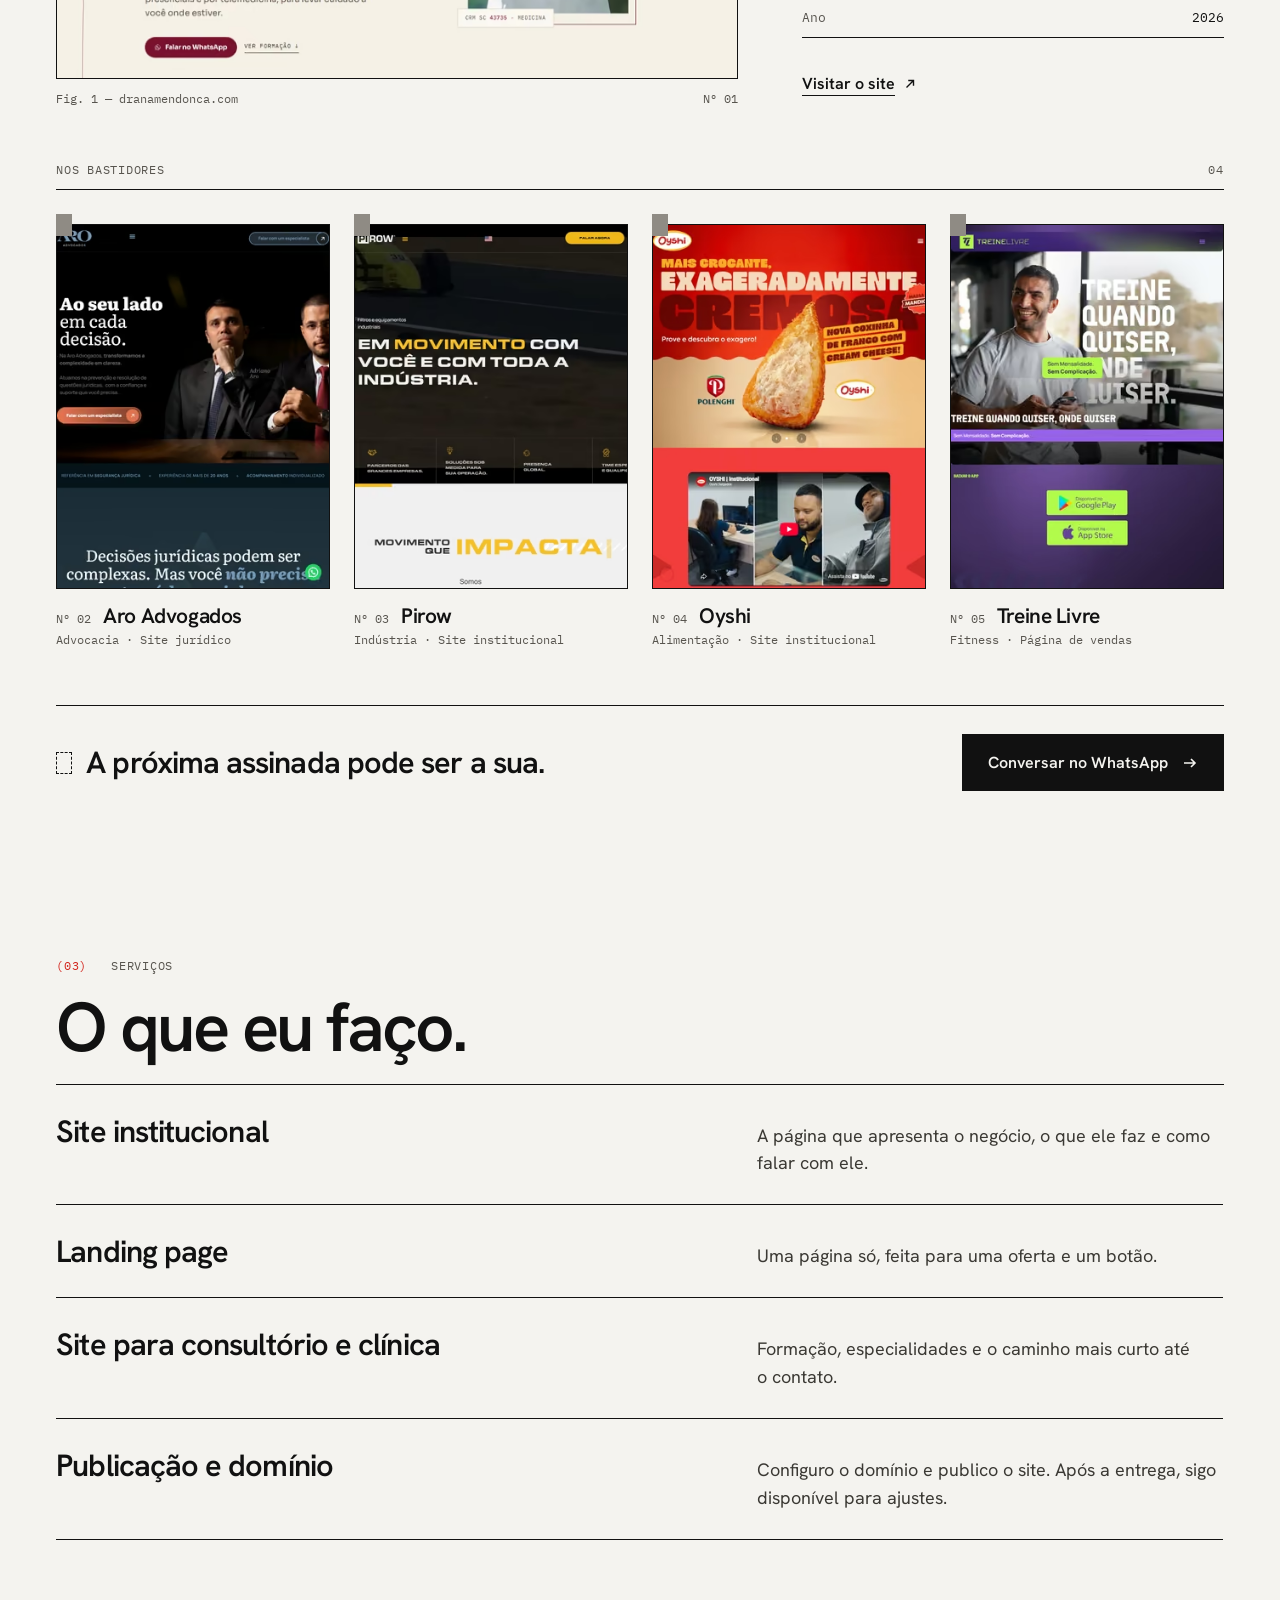
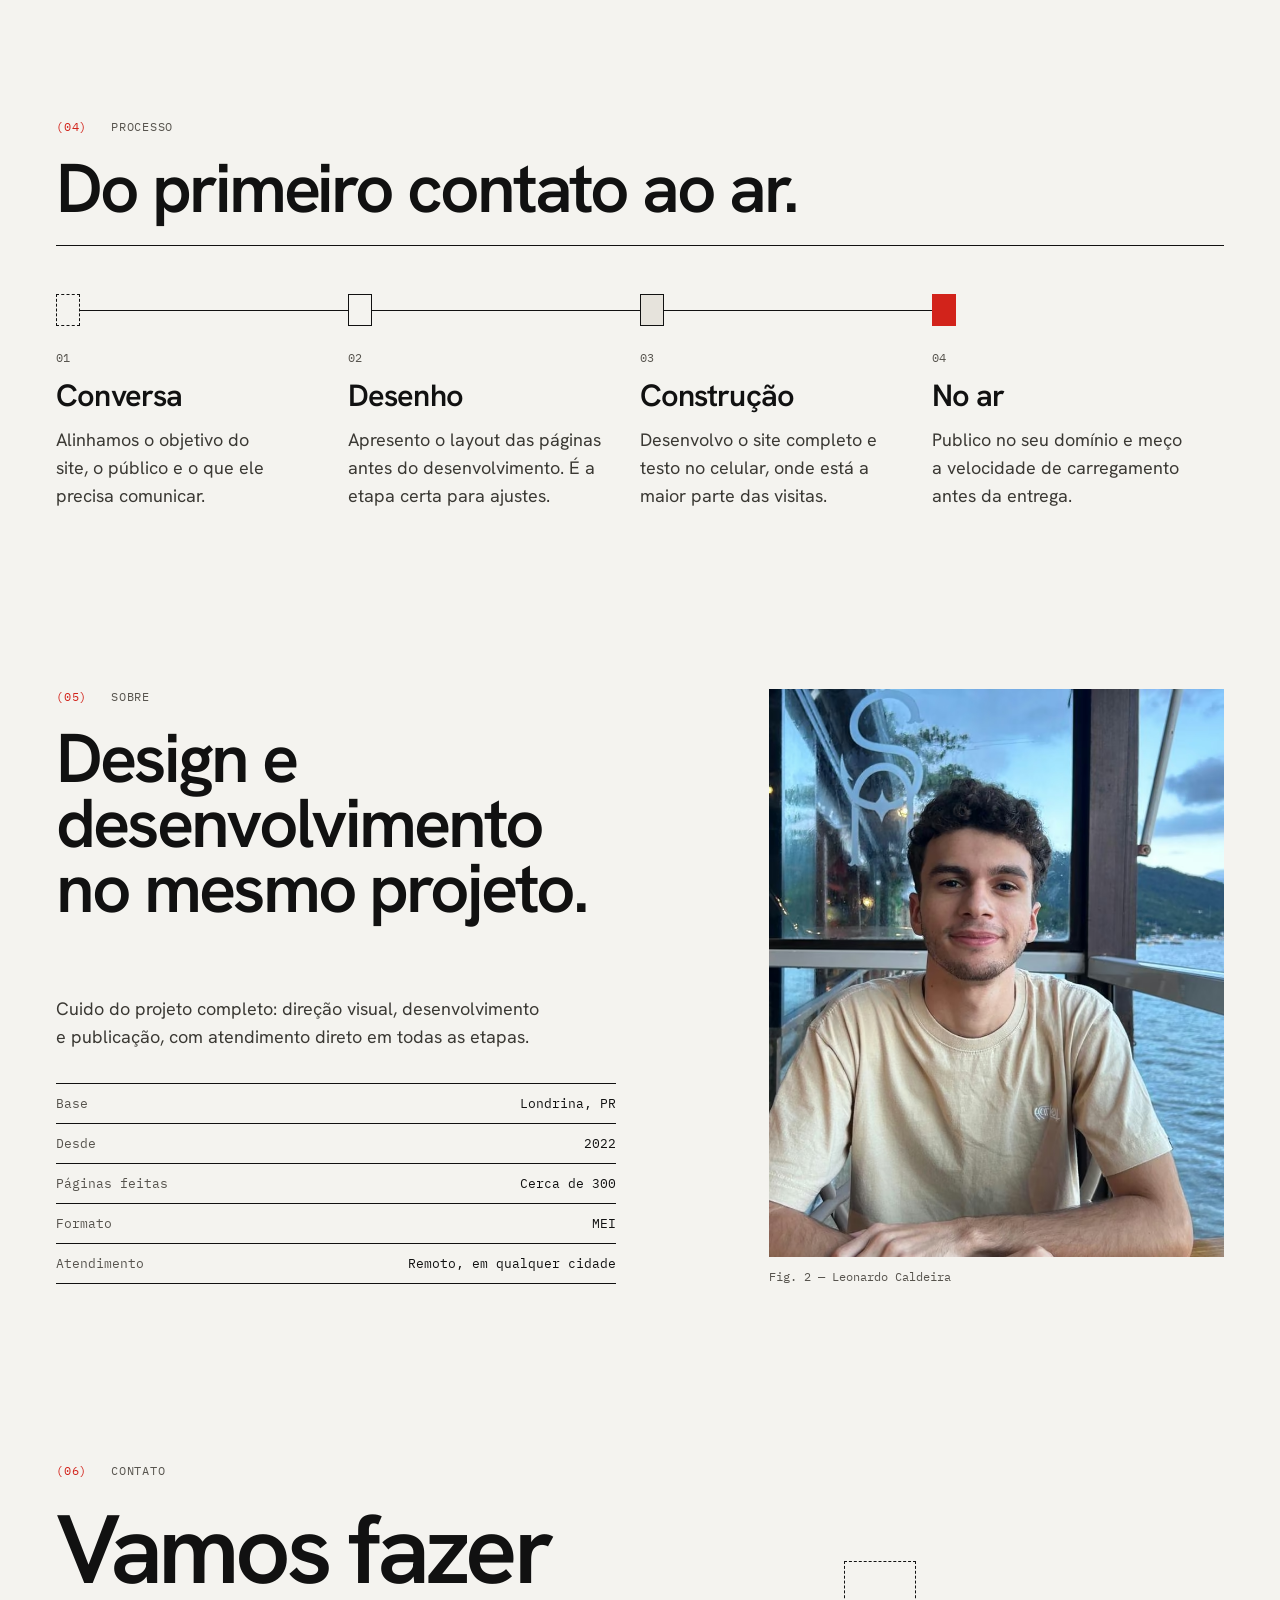
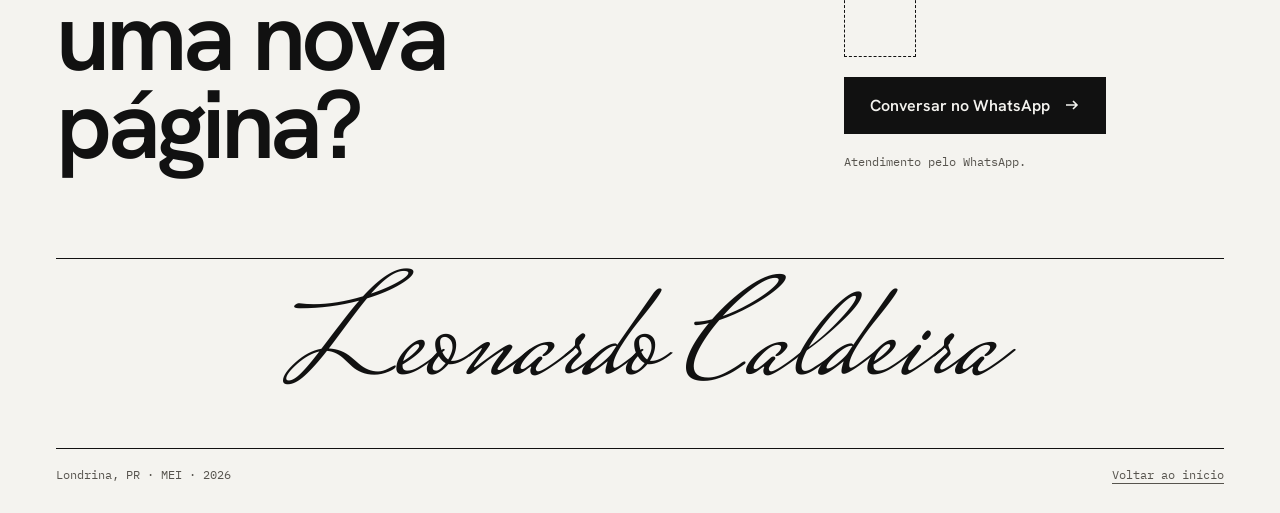
==== commit 02156d91: "Atualizar previa do portfolio novo" ====
--- a/portfolio-2/index.html
+++ b/portfolio-2/index.html
@@ -4,7 +4,7 @@
 <meta charset="utf-8">
 <meta name="viewport" content="width=device-width, initial-scale=1">
 <title>Criação de sites em Londrina — Leonardo Caldeira</title>
-<meta name="description" content="Faço sites para consultório, escritório, indústria e distribuidora. Do primeiro desenho até o dia em que o site entra no ar, com uma pessoa só do começo ao fim.">
+<meta name="description" content="Sites e landing pages para consultórios, escritórios e indústrias, do layout à publicação. Londrina, PR.">
 <meta name="robots" content="noindex, nofollow">
 <link rel="canonical" href="https://leonardocaldeira.com/inicio/portfolio-2/">
 
@@ -13,7 +13,7 @@
 <meta property="og:url" content="https://leonardocaldeira.com/inicio/portfolio-2/">
 <meta property="og:site_name" content="Leonardo Caldeira">
 <meta property="og:title" content="Criação de sites em Londrina — Leonardo Caldeira">
-<meta property="og:description" content="Do primeiro desenho até o dia em que o site entra no ar, com uma pessoa só do começo ao fim.">
+<meta property="og:description" content="Sites e landing pages para consultórios, escritórios e indústrias, do layout à publicação. Londrina, PR.">
 <meta property="og:image" content="https://leonardocaldeira.com/inicio/portfolio-2/assets/imagens/og-assinada.png">
 <meta property="og:image:width" content="1200">
 <meta property="og:image:height" content="630">
@@ -59,7 +59,7 @@
           </h1>
         </div>
         <div class="hero__fecho">
-          <p class="lead">Passei os últimos anos construindo sites para agências e experts do mercado digital, sem crédito em nenhum deles. Hoje atendo direto: desenho, construo e publico o site do seu consultório, escritório ou indústria.</p>
+          <p class="lead">Nos últimos anos, desenvolvi sites para agências e especialistas do mercado digital, sem assinar nenhum deles. Hoje atendo empresas diretamente, com sites para consultórios, escritórios e indústrias.</p>
           <div class="acoes">
             <a class="botao" href="https://wa.me/5543991846980?text=Ol%C3%A1%2C%20Leonardo%21%20Vi%20o%20seu%20site%20e%20queria%20falar%20sobre%20um%20projeto." target="_blank" rel="noopener">Conversar no WhatsApp<svg width="16" height="16" viewBox="0 0 16 16" fill="none" stroke="currentColor" stroke-width="1.6" aria-hidden="true"><path d="M2 8h11M9 4l4 4-4 4"/></svg></a>
             <a class="link-sec" href="#projetos">Ver os projetos<span class="link-sec__qtd">(05)</span></a>
@@ -98,7 +98,7 @@
         </ul>
       </header>
 
-      <article class="destaque">
+      <article class="destaque" id="destaque">
         <figure class="destaque__figura">
           <div class="moldura">
             <div class="print print--largo">
@@ -235,7 +235,7 @@
         </li>
         <li class="servico">
           <h3 class="servico__nome">Publicação e domínio</h3>
-          <p class="servico__desc">Coloco no ar no seu endereço e continuo por perto depois.</p>
+          <p class="servico__desc">Configuro o domínio e publico o site. Após a entrega, sigo disponível para ajustes.</p>
         </li>
       </ul>
     </section>
@@ -252,25 +252,25 @@
           <span class="etapa__pagina" aria-hidden="true"></span>
           <span class="etapa__num">01</span>
           <h3 class="etapa__nome">Conversa</h3>
-          <p class="etapa__texto">Você manda uma mensagem e a gente fala sobre o que o site precisa fazer e para quem.</p>
+          <p class="etapa__texto">Alinhamos o objetivo do site, o público e o que ele precisa comunicar.</p>
         </li>
         <li class="etapa etapa--desenho">
           <span class="etapa__pagina" aria-hidden="true"></span>
           <span class="etapa__num">02</span>
           <h3 class="etapa__nome">Desenho</h3>
-          <p class="etapa__texto">Eu mostro o desenho das páginas antes de construir. Ajuste faz parte, e é mais barato nessa hora.</p>
+          <p class="etapa__texto">Apresento o layout das páginas antes do desenvolvimento. É a etapa certa para ajustes.</p>
         </li>
         <li class="etapa etapa--construcao">
           <span class="etapa__pagina" aria-hidden="true"></span>
           <span class="etapa__num">03</span>
           <h3 class="etapa__nome">Construção</h3>
-          <p class="etapa__texto">Construo a página inteira e testo no celular, que é por onde a maioria vai abrir. Se não estiver bom ali, não está pronto.</p>
+          <p class="etapa__texto">Desenvolvo o site completo e testo no celular, onde está a maior parte das visitas.</p>
         </li>
         <li class="etapa etapa--no-ar">
           <span class="etapa__pagina" aria-hidden="true"></span>
           <span class="etapa__num">04</span>
           <h3 class="etapa__nome">No ar</h3>
-          <p class="etapa__texto">Publico no seu domínio. O seu site abre rápido, e eu meço isso antes de entregar.</p>
+          <p class="etapa__texto">Publico no seu domínio e meço a velocidade de carregamento antes da entrega.</p>
         </li>
       </ol>
     </section>
@@ -278,16 +278,16 @@
     <section class="secao sobre" id="sobre" aria-labelledby="titulo-sobre">
       <div class="sobre__cabeca">
         <p class="rotulo"><span class="rotulo__num">(05)</span><span>Sobre</span></p>
-        <h2 class="titulo-secao" id="titulo-sobre">Uma pessoa só, do começo ao fim.</h2>
+        <h2 class="titulo-secao" id="titulo-sobre">Design e desenvolvimento no mesmo projeto.</h2>
       </div>
       <div class="sobre__texto">
-        <p class="sobre__p">Hoje faço o projeto inteiro: decido o visual e implemento. Você trata comigo do primeiro contato até a publicação.</p>
+        <p class="sobre__p">Cuido do projeto completo: direção visual, desenvolvimento e publicação, com atendimento direto em todas as etapas.</p>
         <dl class="ficha">
           <div><dt>Base</dt><dd>Londrina, PR</dd></div>
           <div><dt>Desde</dt><dd>2022</dd></div>
           <div><dt>Páginas feitas</dt><dd>Cerca de 300</dd></div>
-          <div><dt>Formato</dt><dd>MEI, sem repasse</dd></div>
-          <div><dt>Atende</dt><dd>De onde você estiver</dd></div>
+          <div><dt>Formato</dt><dd>MEI</dd></div>
+          <div><dt>Atendimento</dt><dd>Remoto, em qualquer cidade</dd></div>
         </dl>
       </div>
       <figure class="sobre__foto">
@@ -310,10 +310,10 @@
         <div class="contato__acao">
           <span class="contato__pagina" aria-hidden="true"></span>
           <a class="botao" href="https://wa.me/5543991846980?text=Ol%C3%A1%2C%20Leonardo%21%20Vi%20o%20seu%20site%20e%20queria%20falar%20sobre%20um%20projeto." target="_blank" rel="noopener">Conversar no WhatsApp<svg width="16" height="16" viewBox="0 0 16 16" fill="none" stroke="currentColor" stroke-width="1.6" aria-hidden="true"><path d="M2 8h11M9 4l4 4-4 4"/></svg></a>
-          <span class="contato__nota">Respondo por lá.</span>
-        </div>
-      </div>
-      <p class="fecho" aria-hidden="true">Leonardo Caldeira</p>
+          <span class="contato__nota">Atendimento pelo WhatsApp.</span>
+        </div>
+      </div>
+      <p class="fecho" id="fecho" aria-hidden="true"><span class="fecho__nome">Leonardo Caldeira</span></p>
     </section>
   </main>
 
@@ -375,17 +375,64 @@
     contar();
   }
 
-  if (!('IntersectionObserver' in window)) { tocar(); return; }
-
-  var observador = new IntersectionObserver(function (entradas) {
-    entradas.forEach(function (e) {
-      if (e.isIntersecting) {
-        tocar();
-        observador.disconnect();
-      }
-    });
-  }, { threshold: 0.35 });
-  observador.observe(figura);
+  var etapas = document.querySelector('.etapas');
+  var listaEtapas = etapas.children;
+  var quadroPendente = false;
+
+  function avancarProcesso() {
+    quadroPendente = false;
+    var r = etapas.getBoundingClientRect();
+    var vh = window.innerHeight;
+    var avanco = (vh * 0.75 - r.top) / Math.max(r.height, vh * 0.4);
+    avanco = Math.max(0, Math.min(1, avanco));
+    etapas.style.setProperty('--avanco', avanco.toFixed(4));
+    var trechos = listaEtapas.length - 1;
+    for (var n = 0; n < listaEtapas.length; n++) {
+      listaEtapas[n].classList.toggle('alcancada', avanco * trechos >= n - 0.001);
+    }
+  }
+  function pedirQuadro() {
+    if (!quadroPendente) { quadroPendente = true; requestAnimationFrame(avancarProcesso); }
+  }
+
+  var alvos = [
+    { el: figura, limiar: 0.35, aoVer: tocar },
+    { el: document.getElementById('destaque'), limiar: 0.3 },
+    { el: document.querySelector('.cards'), limiar: 0.2 },
+    { el: document.querySelector('.lista-servicos'), limiar: 0.3 },
+    { el: document.getElementById('fecho'), limiar: 0.6 }
+  ];
+
+  if (!('IntersectionObserver' in window)) {
+    alvos.forEach(function (a) { a.aoVer ? a.aoVer() : a.el.classList.add('tocando'); });
+    avancarProcesso();
+    window.addEventListener('scroll', pedirQuadro, { passive: true });
+    return;
+  }
+
+  alvos.forEach(function (a) {
+    var obs = new IntersectionObserver(function (entradas) {
+      entradas.forEach(function (e) {
+        if (!e.isIntersecting) return;
+        a.aoVer ? a.aoVer() : a.el.classList.add('tocando');
+        obs.disconnect();
+      });
+    }, { threshold: a.limiar });
+    obs.observe(a.el);
+  });
+
+  avancarProcesso();
+  new IntersectionObserver(function (entradas) {
+    if (entradas[0].isIntersecting) {
+      window.addEventListener('scroll', pedirQuadro, { passive: true });
+      window.addEventListener('resize', pedirQuadro);
+      pedirQuadro();
+    } else {
+      window.removeEventListener('scroll', pedirQuadro);
+      window.removeEventListener('resize', pedirQuadro);
+      pedirQuadro();
+    }
+  }, { rootMargin: '20% 0px' }).observe(etapas);
 })();
 </script>
 </body>
--- a/portfolio-2/estilos.css
+++ b/portfolio-2/estilos.css
@@ -119,9 +119,11 @@
   transition: background-color 0.2s ease;
 }
 .botao:hover { background: var(--assinada); color: var(--papel); }
+.botao svg { transition: transform 0.2s ease; }
+.botao:hover svg { transform: translateX(4px); }
 .link-sec {
   display: inline-flex; align-items: center; gap: 8px; min-height: 44px;
-  font-size: 16px; font-weight: 500; text-underline-offset: 6px;
+  font-size: 16px; font-weight: 500;
 }
 .link-sec__qtd { font: 12px var(--f-mono); color: var(--texto-sec); }
 
@@ -150,7 +152,7 @@
 /* Estado inicial da sequência, só quando o movimento é permitido */
 .anima .grade span { background: transparent; border-color: var(--vazio); }
 .anima .assinada__bloco { opacity: 0; transform: scale(0.6); }
-.anima .assinada__nome { clip-path: inset(0 100% 0 0); }
+.anima .assinada__nome { clip-path: inset(-0.5em calc(100% + 0.5em) -0.5em -0.5em); }
 
 .anima .tocando .grade span {
   animation: preencher 0.18s ease-out both;
@@ -168,9 +170,40 @@
   to { opacity: 1; transform: none; }
 }
 @keyframes assinar {
-  from { clip-path: inset(0 100% 0 0); }
+  from { clip-path: inset(-0.5em calc(100% + 0.5em) -0.5em -0.5em); }
+  to { clip-path: inset(-0.5em -0.5em -0.5em -0.5em); }
+}
+@keyframes carimbar {
+  from { transform: scale(0); }
+  to { transform: scale(1); }
+}
+@keyframes revelar {
+  from { clip-path: inset(0 0 100% 0); }
   to { clip-path: inset(0 0 0 0); }
 }
+@keyframes riscar {
+  from { transform: scaleX(0); }
+  to { transform: scaleX(1); }
+}
+@keyframes sublinhar {
+  0% { background-size: var(--sublinhado) 1px; background-position-x: 100%; }
+  45% { background-size: 0 1px; background-position-x: 100%; }
+  46% { background-size: 0 1px; background-position-x: 0; }
+  100% { background-size: var(--sublinhado) 1px; background-position-x: 0; }
+}
+
+/* Sublinhado que corre da esquerda no hover */
+.link-sec, .link-externo, .rodape a {
+  --sublinhado: 100%;
+  text-decoration: none;
+  background: linear-gradient(currentColor, currentColor) no-repeat;
+  background-size: var(--sublinhado) 1px;
+  background-position: 0 calc(50% + 0.75em);
+}
+.link-externo { --sublinhado: calc(100% - 22px); }
+.link-sec:hover, .link-externo:hover, .rodape a:hover { animation: sublinhar 0.6s cubic-bezier(0.65, 0, 0.35, 1); }
+.link-externo svg, .menu__whatsapp svg { transition: transform 0.2s ease; }
+.link-externo:hover svg, .menu__whatsapp:hover svg { transform: translate(2px, -2px); }
 
 .hero-rodape {
   display: flex; flex-wrap: wrap; justify-content: space-between; gap: 12px 40px;
@@ -223,6 +256,14 @@
 .print img { width: 100%; height: 100%; object-fit: cover; object-position: top; }
 .print--largo { aspect-ratio: 16 / 10; }
 .print--pagina { aspect-ratio: 3 / 4; }
+.anima .destaque .print picture { clip-path: inset(0 0 100% 0); }
+.anima .destaque.tocando .print picture { animation: revelar 1s cubic-bezier(0.65, 0, 0.35, 1) both; }
+.anima .destaque .moldura::before, .anima .cards .moldura::before { transform: scale(0); transform-origin: 0 0; }
+.anima .destaque.tocando .moldura::before { animation: carimbar 0.45s cubic-bezier(0.2, 0.9, 0.3, 1.3) 0.9s both; }
+.anima .cards.tocando .moldura::before { animation: carimbar 0.4s cubic-bezier(0.2, 0.9, 0.3, 1.3) both; }
+.anima .cards.tocando li:nth-child(2) .moldura::before { animation-delay: 0.1s; }
+.anima .cards.tocando li:nth-child(3) .moldura::before { animation-delay: 0.2s; }
+.anima .cards.tocando li:nth-child(4) .moldura::before { animation-delay: 0.3s; }
 .legenda-fig { display: flex; justify-content: space-between; gap: 16px; font: 12px var(--f-mono); color: var(--texto-sec); }
 
 .destaque__info {
@@ -240,7 +281,7 @@
 .ficha dd { margin: 0; text-align: right; }
 .link-externo {
   align-self: flex-start; display: inline-flex; align-items: center; gap: 8px; min-height: 44px;
-  font-weight: 600; font-size: 16px; text-underline-offset: 6px;
+  font-weight: 600; font-size: 16px;
 }
 
 .outras { display: flex; flex-direction: column; gap: 24px; }
@@ -277,23 +318,54 @@
 .lista-servicos { margin: 0; padding: 0; list-style: none; }
 .servico {
   display: grid; grid-template-columns: minmax(0, 7fr) minmax(0, 5fr); align-items: baseline;
-  gap: 12px 48px; padding-block: 28px; border-bottom: 1px solid var(--tinta);
-}
+  position: relative; gap: 12px 48px; padding-block: 28px;
+}
+.servico::after {
+  content: ""; position: absolute; left: 0; right: 0; bottom: 0; height: 1px;
+  background: var(--tinta); transform-origin: 0 50%;
+}
+.anima .lista-servicos .servico::after { transform: scaleX(0); }
+.anima .lista-servicos.tocando .servico::after { animation: riscar 0.8s cubic-bezier(0.65, 0, 0.35, 1) both; }
+.anima .lista-servicos.tocando .servico:nth-child(2)::after { animation-delay: 0.12s; }
+.anima .lista-servicos.tocando .servico:nth-child(3)::after { animation-delay: 0.24s; }
+.anima .lista-servicos.tocando .servico:nth-child(4)::after { animation-delay: 0.36s; }
 .servico__nome { margin: 0; font-weight: 600; font-size: clamp(24px, 2.4vw, 34px); line-height: 1.2; letter-spacing: -0.03em; }
 .servico__desc { margin: 0; max-width: 490px; font-size: 18px; line-height: 1.55; color: var(--texto-corpo); }
 
 /* Processo: a mesma página, do tracejado ao assinado */
 .etapas { display: grid; grid-template-columns: repeat(4, minmax(0, 1fr)); margin: 0; padding: 0; list-style: none; }
 .etapa { position: relative; display: flex; flex-direction: column; gap: 12px; padding: 56px 32px 0 0; }
-.etapa::before { content: ""; position: absolute; top: 16px; left: 0; right: 0; border-top: 1px solid var(--tinta); }
+.etapa:nth-child(2) { --n: 1; }
+.etapa:nth-child(3) { --n: 2; }
+.etapa:nth-child(4) { --n: 3; }
+.etapa::before, .etapa::after {
+  content: ""; position: absolute; top: 16px; left: 0; right: 0; height: 1px; background: var(--tinta);
+}
+.etapa::after { display: none; transform-origin: 0 50%; }
 .etapa:last-child::before { display: none; }
+.anima .etapa::before { background: var(--vazio); }
+.anima .etapa:not(:last-child)::after {
+  display: block;
+  transform: scaleX(clamp(0, calc(var(--avanco, 0) * 3 - var(--n, 0)), 1));
+}
 .etapa__pagina {
-  position: absolute; top: 0; left: 0; width: 24px; height: 32px;
+  position: absolute; top: 0; left: 0; z-index: 1; width: 24px; height: 32px;
   background: var(--papel); border: 1px solid var(--tinta);
 }
 .etapa--conversa .etapa__pagina { border: 1.5px dashed var(--tinta); }
 .etapa--construcao .etapa__pagina { background: var(--placeholder); }
 .etapa--no-ar .etapa__pagina { background: var(--assinada); border-color: var(--assinada); }
+.anima .etapa__pagina {
+  background: var(--papel); border: 1px dashed var(--vazio);
+  transition: background-color 0.3s ease, border-color 0.3s ease;
+}
+.anima .etapa--conversa.alcancada .etapa__pagina { border: 1.5px dashed var(--tinta); }
+.anima .etapa--desenho.alcancada .etapa__pagina { border: 1px solid var(--tinta); }
+.anima .etapa--construcao.alcancada .etapa__pagina { border: 1px solid var(--tinta); background: var(--placeholder); }
+.anima .etapa--no-ar.alcancada .etapa__pagina {
+  border: 1px solid var(--assinada); background: var(--assinada);
+  animation: carimbar 0.45s cubic-bezier(0.2, 0.9, 0.3, 1.3);
+}
 .etapa__num { font: 12px var(--f-mono); color: var(--texto-sec); }
 .etapa__nome { margin: 0; font-weight: 600; font-size: clamp(24px, 2.4vw, 34px); line-height: 1.2; letter-spacing: -0.03em; }
 .etapa__texto { margin: 0; max-width: 300px; font-size: 18px; line-height: 1.55; color: var(--texto-corpo); }
@@ -332,23 +404,28 @@
 }
 .contato__nota { font: 12px var(--f-mono); color: var(--texto-sec); }
 .fecho {
-  margin: 0; padding-top: 24px; border-top: 1px solid var(--tinta);
+  margin: 0; text-align: center; padding-top: 24px; border-top: 1px solid var(--tinta);
   font-family: var(--f-assinatura); font-size: clamp(52px, 11vw, 168px); line-height: 1;
 }
+.fecho__nome { display: inline-block; }
+.anima .fecho__nome { clip-path: inset(-0.5em calc(100% + 0.5em) -0.5em -0.5em); }
+.anima .fecho.tocando .fecho__nome { animation: assinar 1.6s cubic-bezier(0.65, 0, 0.35, 1) 0.1s both; }
 
 .rodape {
   display: flex; flex-wrap: wrap; align-items: center; justify-content: space-between; gap: 0 40px;
   padding-block: 4px 16px; border-top: 1px solid var(--tinta);
   font: 12px/1.6 var(--f-mono); color: var(--texto-sec);
 }
-.rodape a { display: inline-flex; align-items: center; min-height: 44px; text-underline-offset: 4px; }
+.rodape a { display: inline-flex; align-items: center; min-height: 44px; }
 
 /* ---------- Telas médias ---------- */
 @media (max-width: 1000px) {
   .cards { grid-template-columns: repeat(2, minmax(0, 1fr)); }
   .etapas { grid-template-columns: minmax(0, 1fr); }
   .etapa { padding: 0 0 40px 56px; }
-  .etapa::before { top: 0; bottom: 0; left: 12px; right: auto; border-top: 0; border-left: 1px solid var(--tinta); }
+  .etapa::before, .etapa::after { top: 0; bottom: 0; left: 12px; right: auto; width: 1px; height: auto; }
+  .etapa::after { transform-origin: 50% 0; }
+  .anima .etapa:not(:last-child)::after { transform: scaleY(clamp(0, calc(var(--avanco, 0) * 3 - var(--n, 0)), 1)); }
   .etapa:last-child { padding-bottom: 0; }
   .etapa__texto { max-width: 490px; }
 }
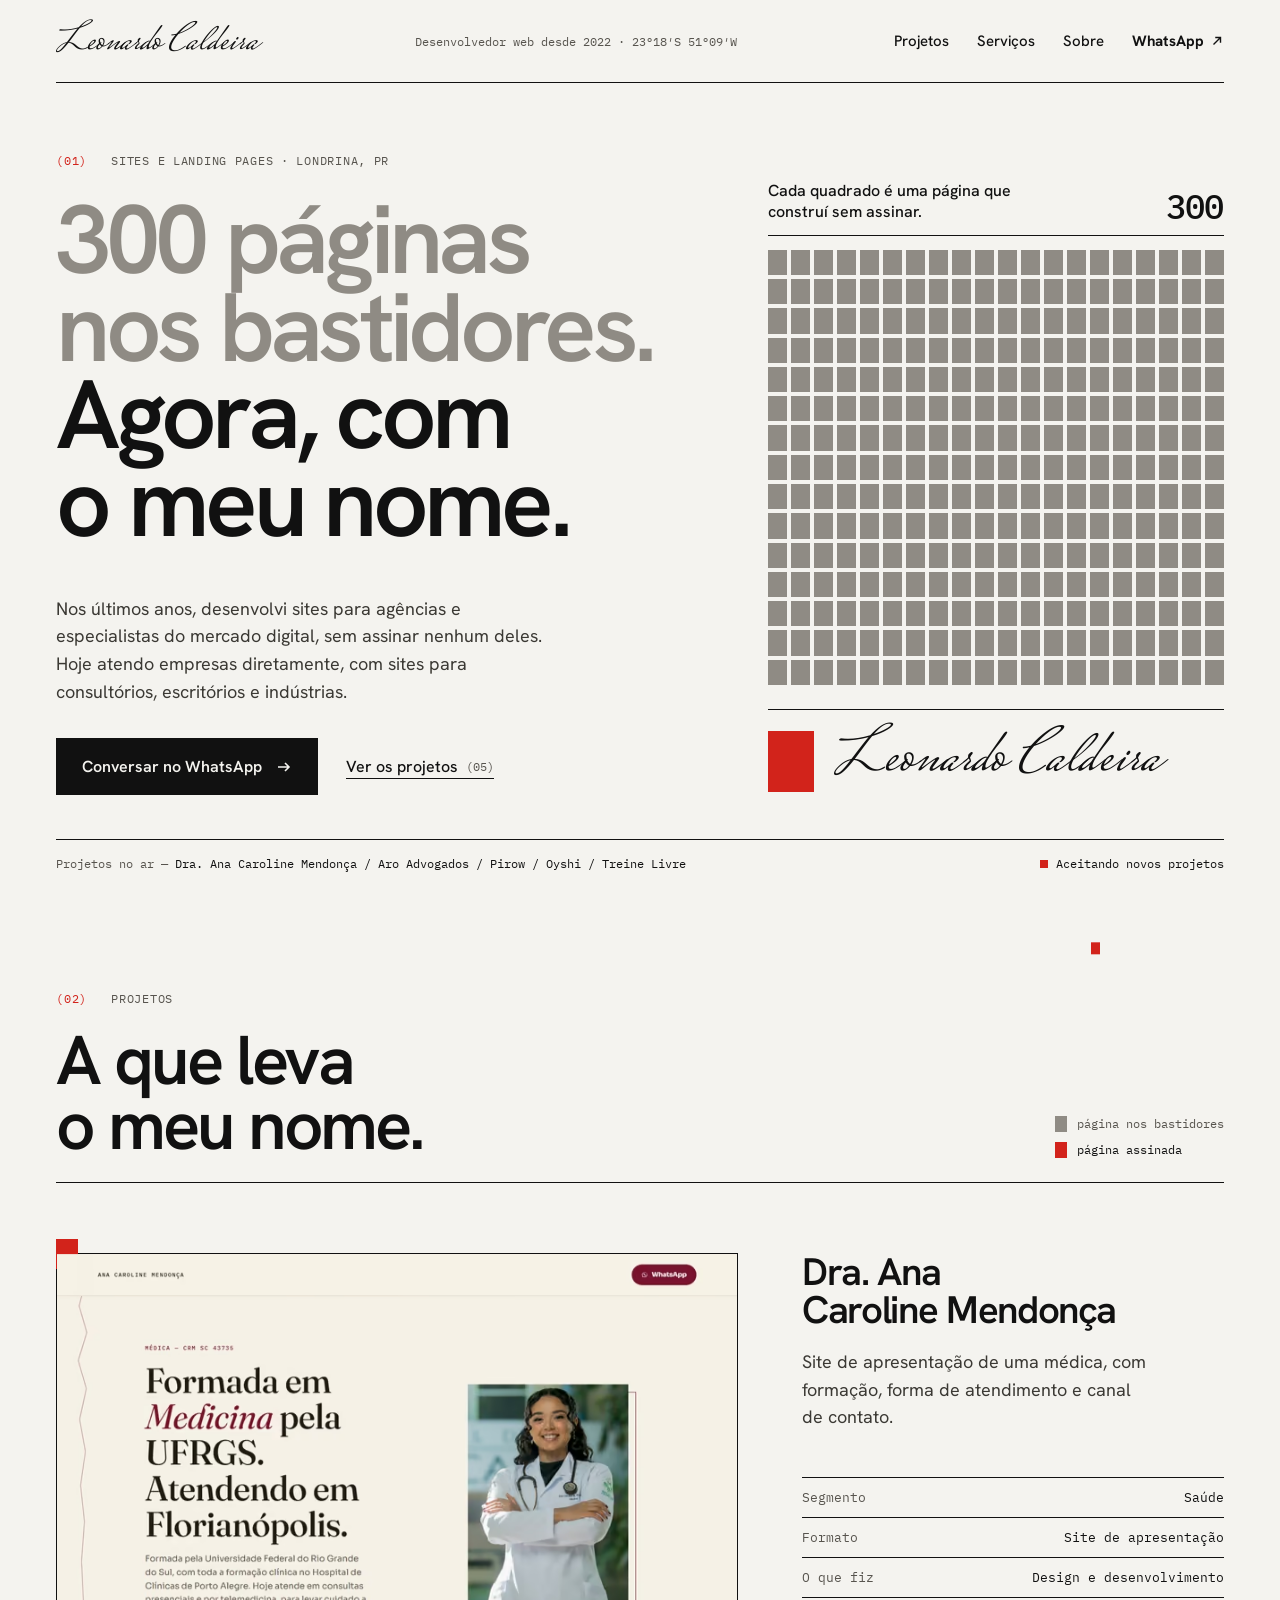
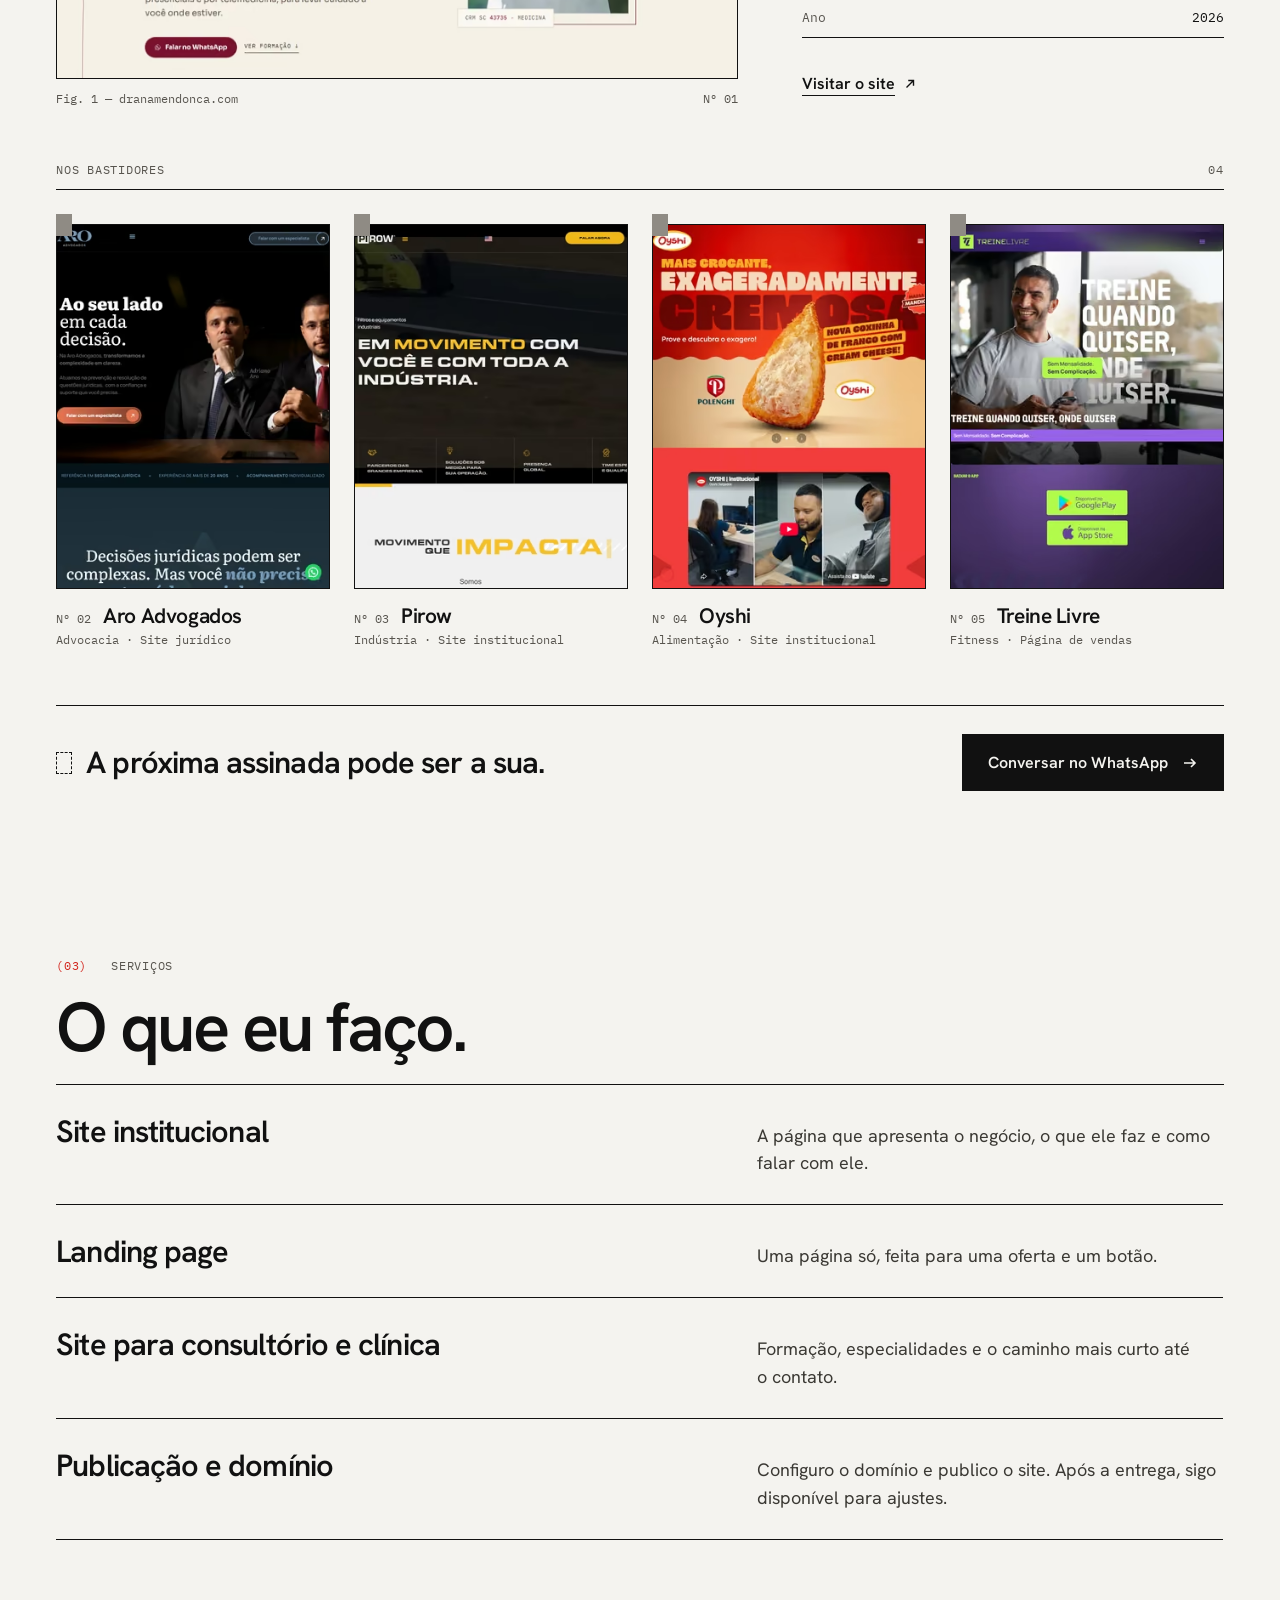
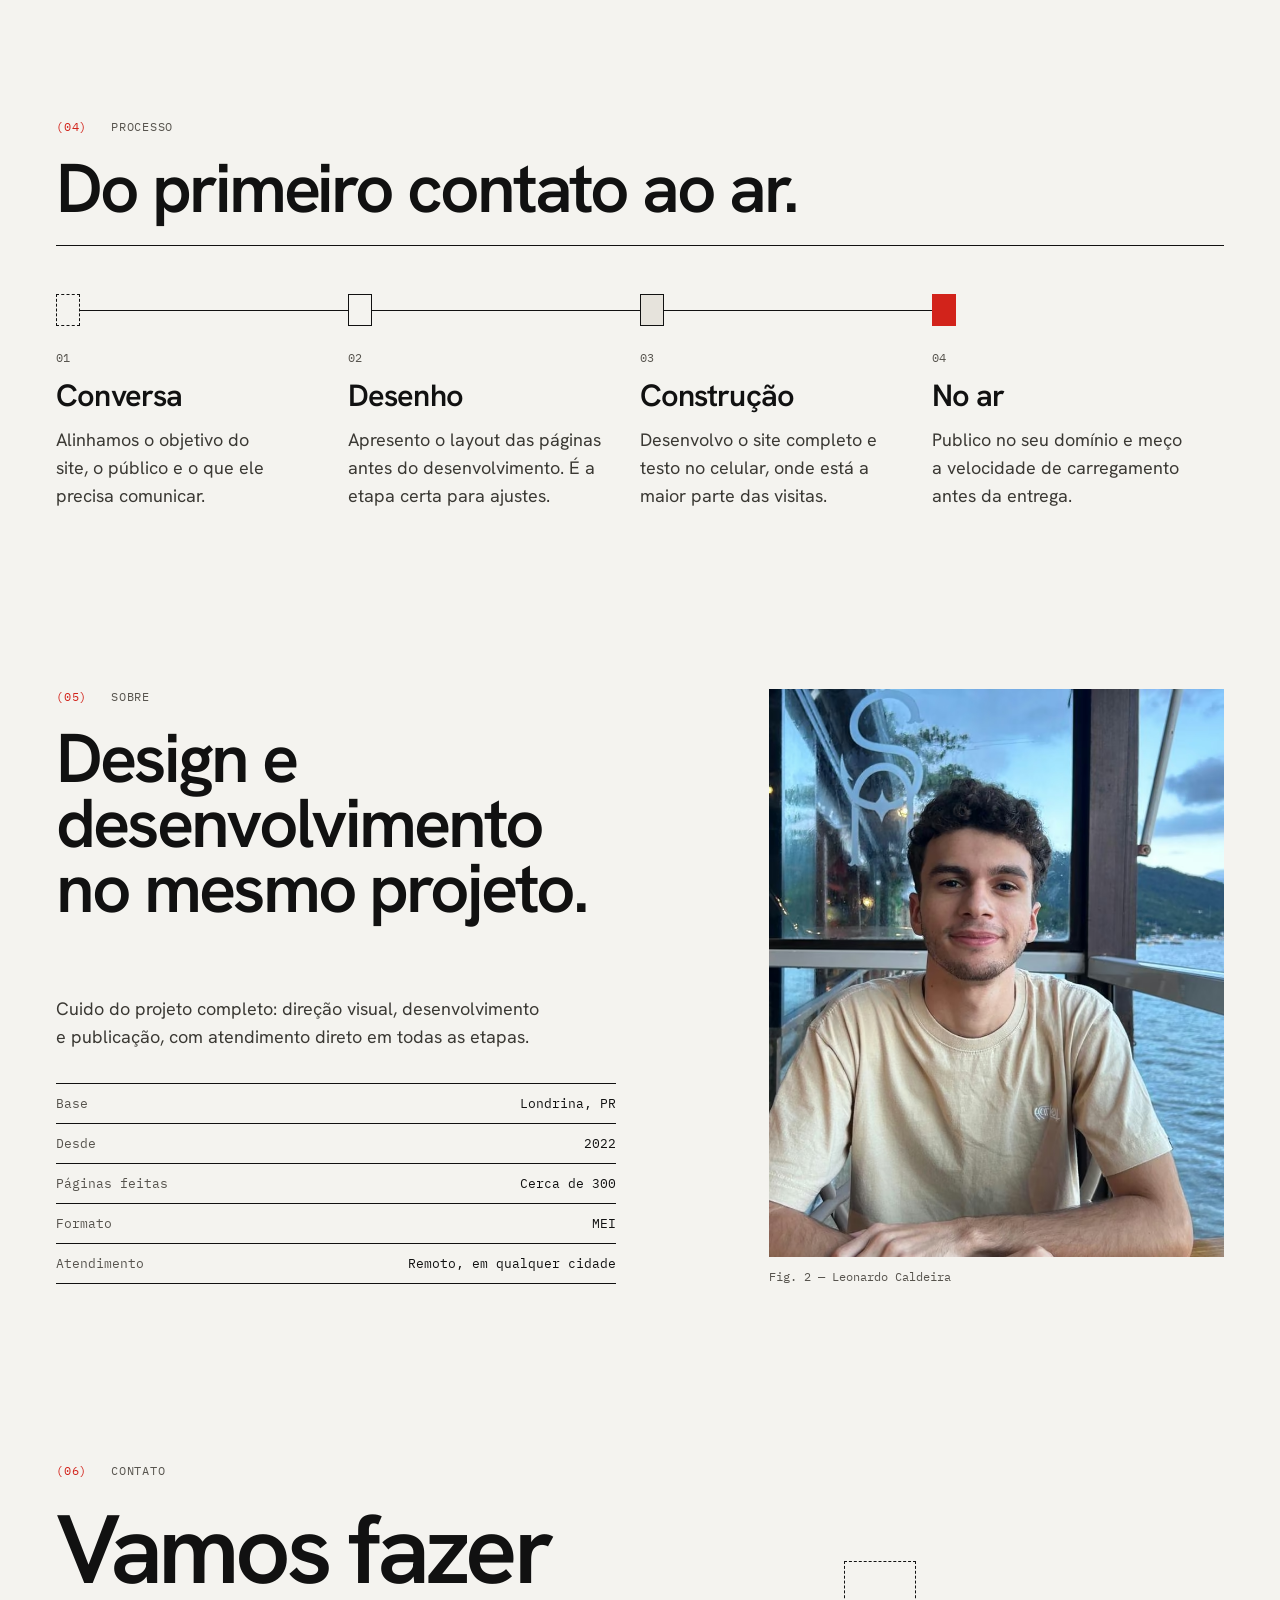
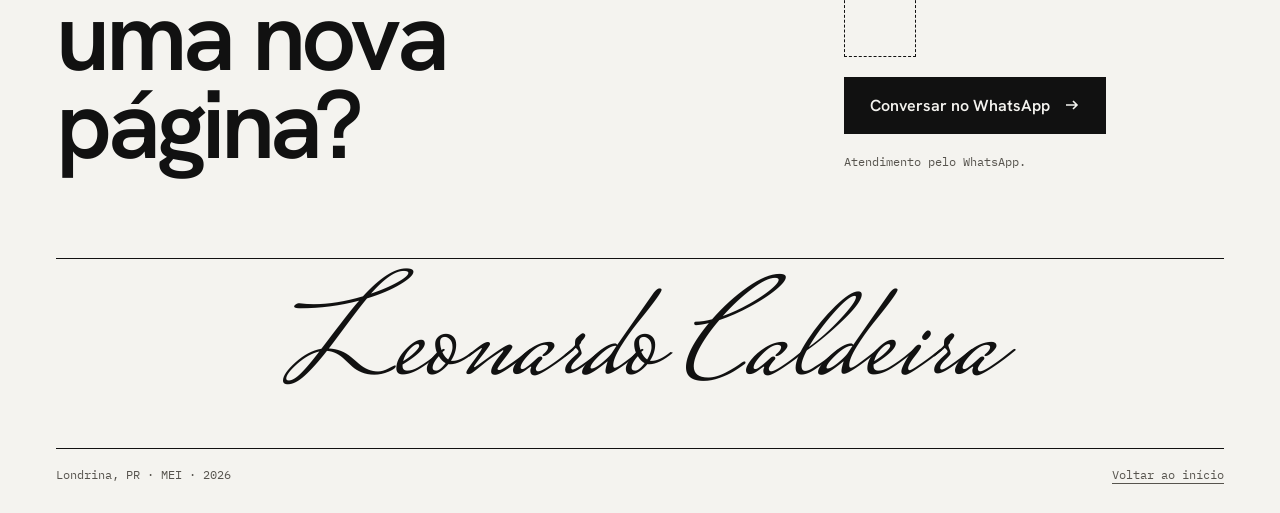
==== commit 71f96824: "Atualizar previa do portfolio novo" ====
--- a/portfolio-2/index.html
+++ b/portfolio-2/index.html
@@ -36,14 +36,15 @@
 <div class="container">
   <header class="topo">
     <a class="logo" href="./">Leonardo Caldeira</a>
-    <span class="topo__meta">Sites e landing pages · Londrina, PR · 23°18′S 51°09′W</span>
+    <span class="topo__meta">Desenvolvedor web desde 2022 · 23°18′S 51°09′W</span>
+    <a class="topo__whatsapp" href="https://wa.me/5543991846980?text=Ol%C3%A1%2C%20Leonardo%21%20Vi%20o%20seu%20portf%C3%B3lio%20e%20queria%20falar%20sobre%20um%20projeto." target="_blank" rel="noopener">WhatsApp</a>
     <button class="botao-menu" type="button" aria-expanded="false" aria-controls="navegacao">Menu</button>
     <nav class="navegacao" id="navegacao" aria-label="Seções do site">
       <ul class="menu">
         <li><a href="#projetos">Projetos</a></li>
         <li><a href="#servicos">Serviços</a></li>
         <li><a href="#sobre">Sobre</a></li>
-        <li><a class="menu__whatsapp" href="https://wa.me/5543991846980?text=Ol%C3%A1%2C%20Leonardo%21%20Vi%20o%20seu%20site%20e%20queria%20falar%20sobre%20um%20projeto." target="_blank" rel="noopener">WhatsApp<svg width="14" height="14" viewBox="0 0 16 16" fill="none" stroke="currentColor" stroke-width="1.6" aria-hidden="true"><path d="M4 12L12 4M6 4h6v6"/></svg></a></li>
+        <li><a class="menu__whatsapp" href="https://wa.me/5543991846980?text=Ol%C3%A1%2C%20Leonardo%21%20Vi%20o%20seu%20portf%C3%B3lio%20e%20queria%20falar%20sobre%20um%20projeto." target="_blank" rel="noopener">WhatsApp<svg width="14" height="14" viewBox="0 0 16 16" fill="none" stroke="currentColor" stroke-width="1.6" aria-hidden="true"><path d="M4 12L12 4M6 4h6v6"/></svg></a></li>
       </ul>
     </nav>
   </header>
@@ -52,7 +53,7 @@
     <section class="hero" aria-labelledby="titulo-hero">
       <div class="hero__texto">
         <div class="hero__abertura">
-          <p class="rotulo"><span class="rotulo__num">(01)</span><span>Desenvolvedor web desde 2022</span></p>
+          <p class="rotulo"><span class="rotulo__num">(01)</span><span>Sites e landing pages · Londrina, PR</span></p>
           <h1 class="titulo-hero" id="titulo-hero">
             <span class="titulo-hero__antes">300 páginas nos bastidores.</span>
             <span class="titulo-hero__agora">Agora, com o meu nome.</span>
@@ -61,7 +62,7 @@
         <div class="hero__fecho">
           <p class="lead">Nos últimos anos, desenvolvi sites para agências e especialistas do mercado digital, sem assinar nenhum deles. Hoje atendo empresas diretamente, com sites para consultórios, escritórios e indústrias.</p>
           <div class="acoes">
-            <a class="botao" href="https://wa.me/5543991846980?text=Ol%C3%A1%2C%20Leonardo%21%20Vi%20o%20seu%20site%20e%20queria%20falar%20sobre%20um%20projeto." target="_blank" rel="noopener">Conversar no WhatsApp<svg width="16" height="16" viewBox="0 0 16 16" fill="none" stroke="currentColor" stroke-width="1.6" aria-hidden="true"><path d="M2 8h11M9 4l4 4-4 4"/></svg></a>
+            <a class="botao" href="https://wa.me/5543991846980?text=Ol%C3%A1%2C%20Leonardo%21%20Vi%20o%20seu%20portf%C3%B3lio%20e%20queria%20falar%20sobre%20um%20projeto." target="_blank" rel="noopener">Conversar no WhatsApp<svg width="16" height="16" viewBox="0 0 16 16" fill="none" stroke="currentColor" stroke-width="1.6" aria-hidden="true"><path d="M2 8h11M9 4l4 4-4 4"/></svg></a>
             <a class="link-sec" href="#projetos">Ver os projetos<span class="link-sec__qtd">(05)</span></a>
           </div>
         </div>
@@ -209,7 +210,7 @@
 
       <div class="convite">
         <p class="convite__frase">A próxima assinada pode ser a sua.</p>
-        <a class="botao" href="https://wa.me/5543991846980?text=Ol%C3%A1%2C%20Leonardo%21%20Vi%20o%20seu%20site%20e%20queria%20falar%20sobre%20um%20projeto." target="_blank" rel="noopener">Conversar no WhatsApp<svg width="16" height="16" viewBox="0 0 16 16" fill="none" stroke="currentColor" stroke-width="1.6" aria-hidden="true"><path d="M2 8h11M9 4l4 4-4 4"/></svg></a>
+        <a class="botao" href="https://wa.me/5543991846980?text=Ol%C3%A1%2C%20Leonardo%21%20Vi%20o%20seu%20portf%C3%B3lio%20e%20queria%20falar%20sobre%20um%20projeto." target="_blank" rel="noopener">Conversar no WhatsApp<svg width="16" height="16" viewBox="0 0 16 16" fill="none" stroke="currentColor" stroke-width="1.6" aria-hidden="true"><path d="M2 8h11M9 4l4 4-4 4"/></svg></a>
       </div>
     </section>
 
@@ -309,7 +310,7 @@
         </div>
         <div class="contato__acao">
           <span class="contato__pagina" aria-hidden="true"></span>
-          <a class="botao" href="https://wa.me/5543991846980?text=Ol%C3%A1%2C%20Leonardo%21%20Vi%20o%20seu%20site%20e%20queria%20falar%20sobre%20um%20projeto." target="_blank" rel="noopener">Conversar no WhatsApp<svg width="16" height="16" viewBox="0 0 16 16" fill="none" stroke="currentColor" stroke-width="1.6" aria-hidden="true"><path d="M2 8h11M9 4l4 4-4 4"/></svg></a>
+          <a class="botao" href="https://wa.me/5543991846980?text=Ol%C3%A1%2C%20Leonardo%21%20Vi%20o%20seu%20portf%C3%B3lio%20e%20queria%20falar%20sobre%20um%20projeto." target="_blank" rel="noopener">Conversar no WhatsApp<svg width="16" height="16" viewBox="0 0 16 16" fill="none" stroke="currentColor" stroke-width="1.6" aria-hidden="true"><path d="M2 8h11M9 4l4 4-4 4"/></svg></a>
           <span class="contato__nota">Atendimento pelo WhatsApp.</span>
         </div>
       </div>
@@ -322,6 +323,8 @@
     <a href="#conteudo">Voltar ao início</a>
   </footer>
 </div>
+
+<a class="whats-flutuante" id="whats-flutuante" href="https://wa.me/5543991846980?text=Ol%C3%A1%2C%20Leonardo%21%20Vi%20o%20seu%20portf%C3%B3lio%20e%20queria%20falar%20sobre%20um%20projeto." target="_blank" rel="noopener" inert><span class="whats-flutuante__marca" aria-hidden="true"></span>WhatsApp<svg width="16" height="16" viewBox="0 0 16 16" fill="none" stroke="currentColor" stroke-width="1.6" aria-hidden="true"><path d="M2 8h11M9 4l4 4-4 4"/></svg></a>
 
 <script>
 (function () {
@@ -348,6 +351,41 @@
     }
   });
 
+  var flutuante = document.getElementById('whats-flutuante');
+  if ('IntersectionObserver' in window) {
+    var aVista = new Set();
+    var descendo = false;
+    var ultimoY = window.scrollY;
+    var acumulado = 0;
+    var flutuantePendente = false;
+
+    function atualizarFlutuante() {
+      flutuantePendente = false;
+      var y = window.scrollY;
+      var dy = y - ultimoY;
+      ultimoY = y;
+      if (dy !== 0 && (dy > 0) !== (acumulado > 0)) acumulado = 0;
+      acumulado += dy;
+      if (acumulado > 40) descendo = true;
+      if (acumulado < -40) descendo = false;
+      var mostrar = descendo && aVista.size === 0;
+      flutuante.classList.toggle('visivel', mostrar);
+      flutuante.inert = !mostrar;
+    }
+    function pedirFlutuante() {
+      if (!flutuantePendente) { flutuantePendente = true; requestAnimationFrame(atualizarFlutuante); }
+    }
+    var vigia = new IntersectionObserver(function (entradas) {
+      entradas.forEach(function (e) {
+        if (e.isIntersecting) aVista.add(e.target); else aVista.delete(e.target);
+      });
+      pedirFlutuante();
+    });
+    vigia.observe(document.querySelector('.hero'));
+    document.querySelectorAll('main .botao[href*="wa.me"]').forEach(function (b) { vigia.observe(b); });
+    window.addEventListener('scroll', pedirFlutuante, { passive: true });
+  }
+
   if (!raiz.classList.contains('anima')) return;
 
   var TOTAL = 300;
--- a/portfolio-2/estilos.css
+++ b/portfolio-2/estilos.css
@@ -84,6 +84,30 @@
   display: none; min-height: 44px; padding: 0 16px; background: transparent;
   border: 1px solid var(--tinta); color: var(--tinta); font: 13px var(--f-mono); cursor: pointer;
 }
+.topo__whatsapp {
+  display: none; align-items: center; min-height: 44px; padding: 0 14px; margin-left: auto;
+  background: var(--tinta); color: var(--papel); font-weight: 600; font-size: 14px; text-decoration: none;
+}
+.topo__whatsapp:hover { background: var(--assinada); color: var(--papel); }
+
+/* WhatsApp flutuante: aparece ao descer, some ao subir e quando outro botão de WhatsApp está na tela */
+.whats-flutuante {
+  position: fixed; right: var(--margem); bottom: calc(var(--margem) + env(safe-area-inset-bottom, 0px)); z-index: 20;
+  display: inline-flex; align-items: center; gap: 10px; min-height: 48px; padding: 0 16px 0 14px;
+  background: var(--tinta); color: var(--papel); border: 1px solid var(--papel);
+  font-weight: 600; font-size: 15px; text-decoration: none;
+  visibility: hidden; transform: translateY(calc(100% + var(--margem) + 24px));
+  transition: transform 0.35s cubic-bezier(0.2, 0.9, 0.3, 1), visibility 0s linear 0.35s, background-color 0.2s ease;
+}
+.whats-flutuante.visivel {
+  visibility: visible; transform: none;
+  transition: transform 0.35s cubic-bezier(0.2, 0.9, 0.3, 1), visibility 0s, background-color 0.2s ease;
+}
+.whats-flutuante:hover { background: var(--assinada); color: var(--papel); }
+.whats-flutuante__marca { flex-shrink: 0; width: 9px; height: 12px; background: var(--assinada); }
+.whats-flutuante:hover .whats-flutuante__marca { background: var(--papel); }
+.whats-flutuante svg { transition: transform 0.2s ease; }
+.whats-flutuante:hover svg { transform: translateX(3px); }
 
 /* ---------- Hero ---------- */
 .hero {
@@ -432,8 +456,11 @@
 
 /* ---------- Celular ---------- */
 @media (max-width: 760px) {
+  .topo { column-gap: 8px; }
   .topo__meta { display: none; }
-  .logo { font-size: 36px; }
+  .logo { font-size: 32px; }
+  .topo__whatsapp { display: inline-flex; }
+  .botao-menu { padding: 0 12px; }
   .js .botao-menu { display: inline-flex; align-items: center; }
   .navegacao { width: 100%; }
   .js .navegacao { display: none; }
@@ -467,3 +494,8 @@
   .contato__acao { flex-basis: 100%; }
   .contato__pagina { width: 48px; }
 }
+
+@media (max-width: 380px) {
+  .logo { font-size: 27px; }
+  .topo__whatsapp { padding: 0 12px; font-size: 13px; }
+}
